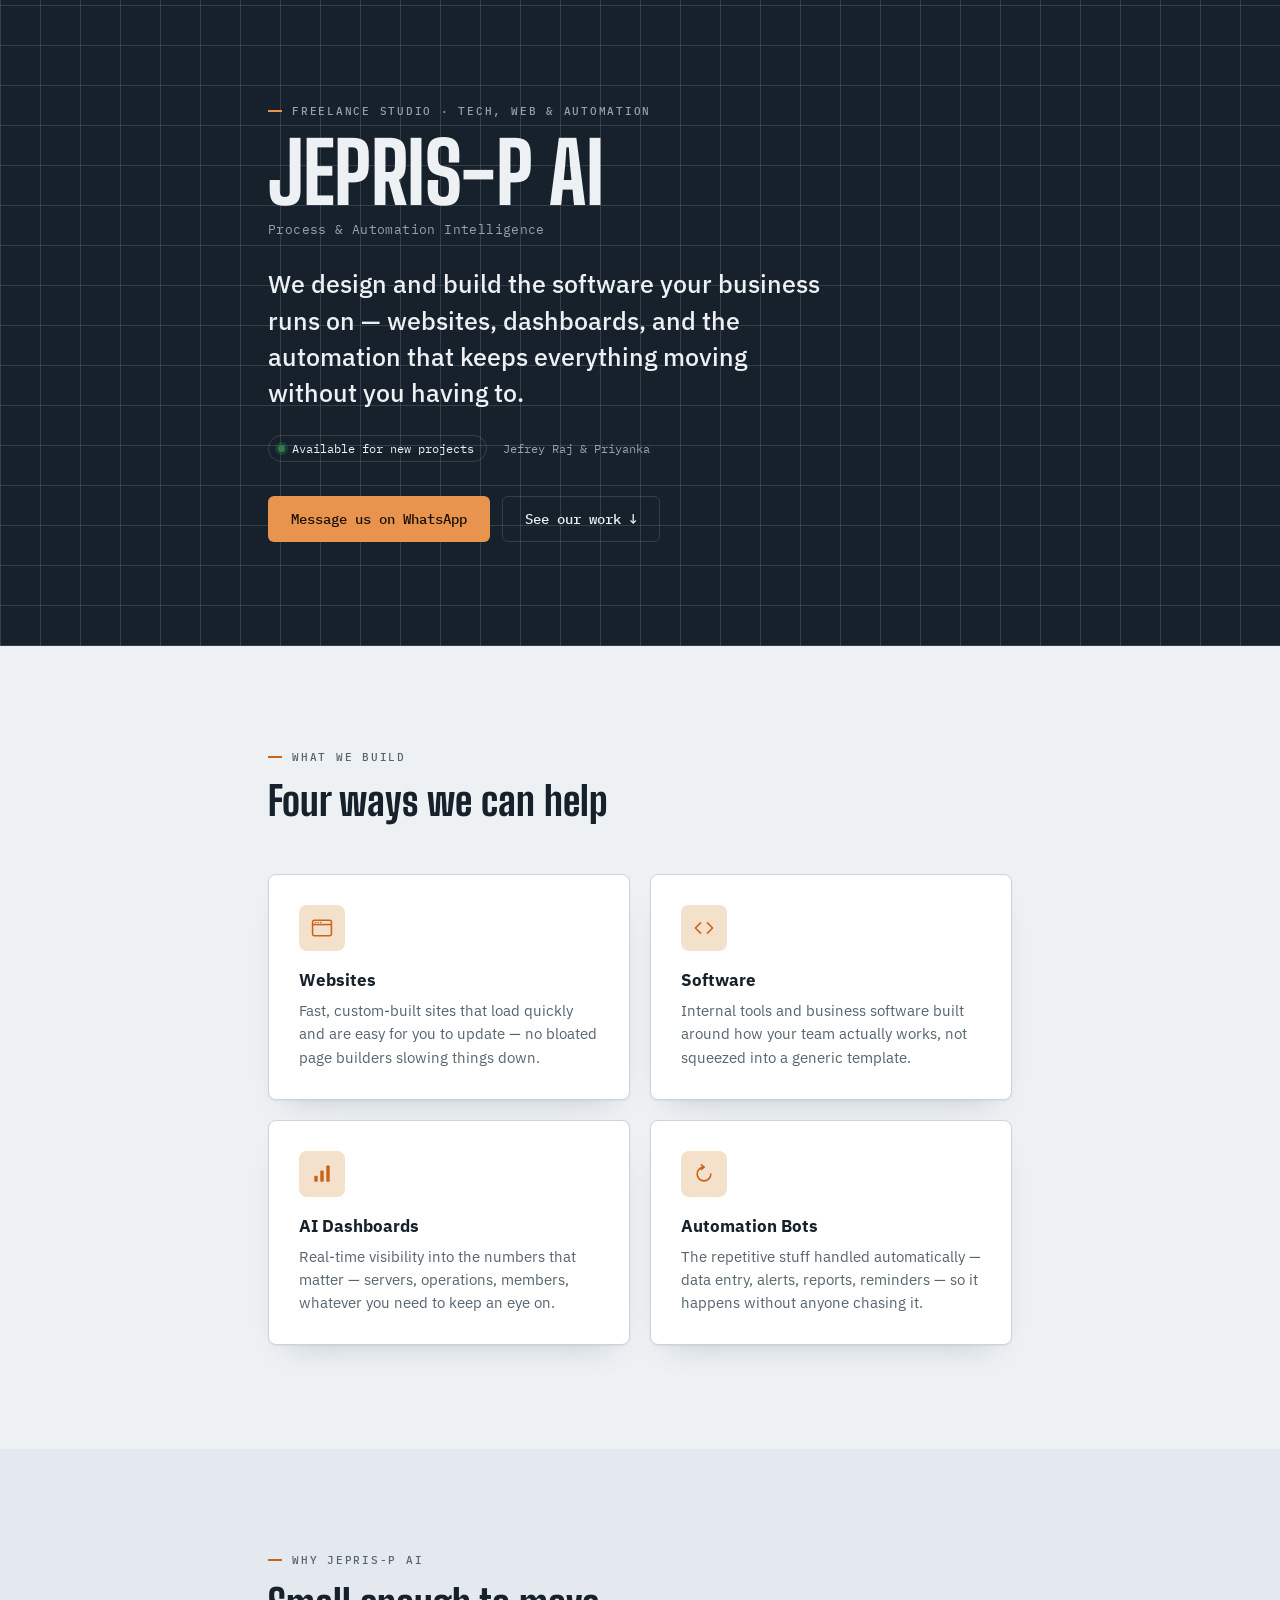
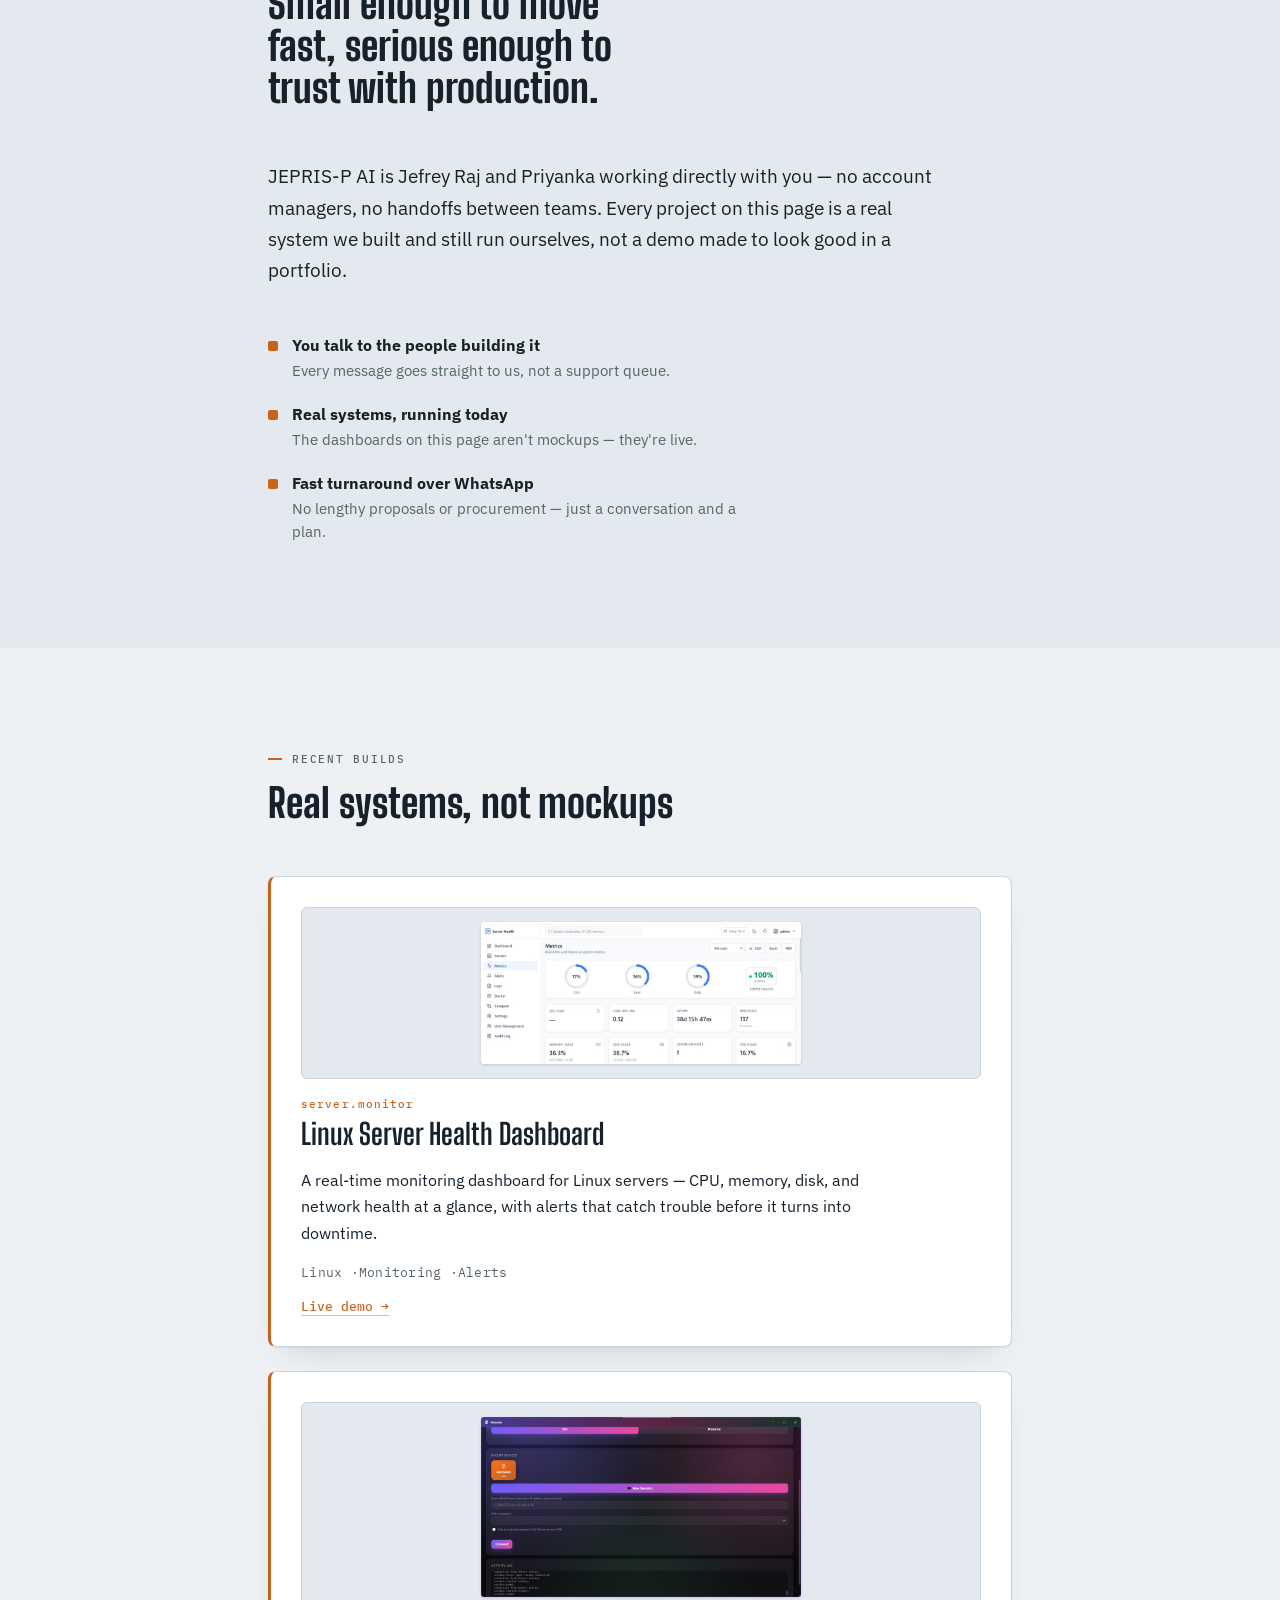
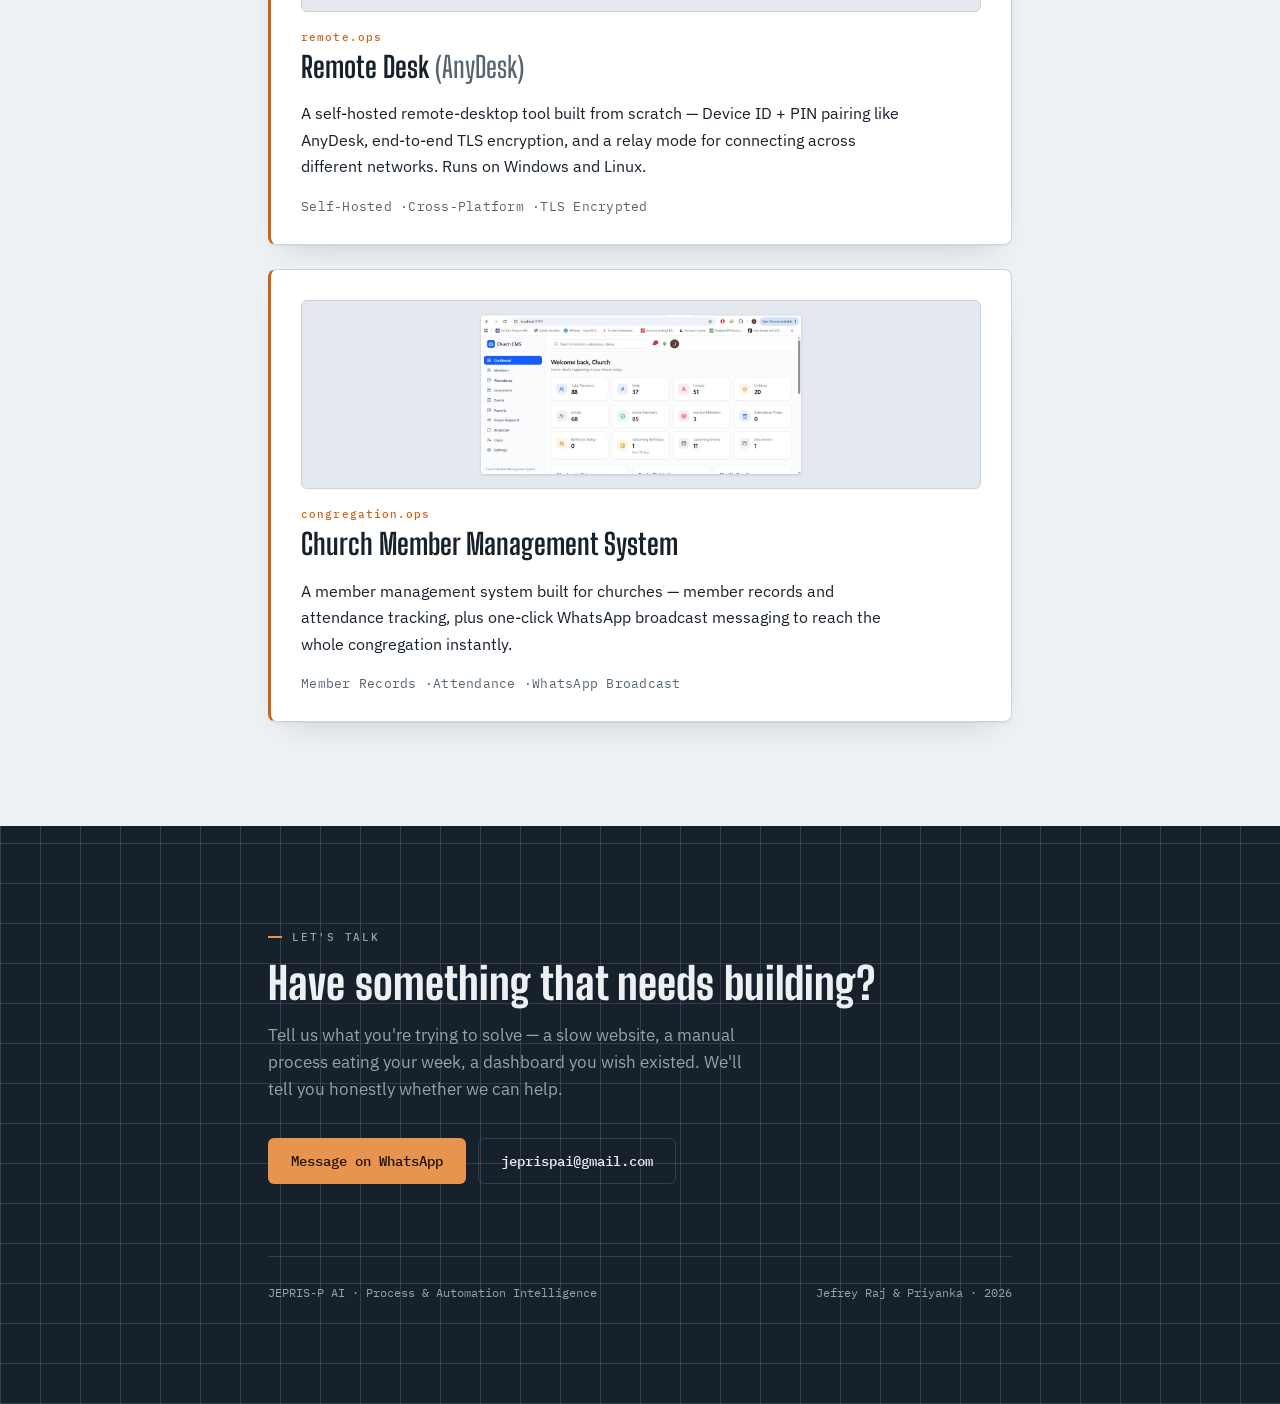
==== index.html @ 4e9f1bfa "Initial portfolio site with real screenshots" ====
<!DOCTYPE html>
<html lang="en">
<head>
<meta charset="UTF-8">
<meta name="viewport" content="width=device-width, initial-scale=1">
<title>JEPRIS-P AI &mdash; Process &amp; Automation Intelligence</title>
<meta name="description" content="Freelance studio run by Jefrey Raj &amp; Priyanka. Custom websites, software, AI dashboards, and automation bots.">
<link rel="stylesheet" href="https://fonts.googleapis.com/css2?family=Big+Shoulders+Display:wght@600;700;800;900&family=IBM+Plex+Sans:wght@400;500;600;700&family=IBM+Plex+Mono:wght@400;500;600&display=swap">
<style>
  :root {
    --bg: #EDF1F4;
    --surface: #FFFFFF;
    --surface-alt: #E3E9EE;
    --ink: #16212C;
    --ink-soft: #56646F;
    --line: #CBD4DB;
    --accent: #C9631A;
    --accent-ink: #FFFFFF;
    --accent-soft: #F3E1CC;
    --status-good: #2F7D4F;
    --band-bg: #16212C;
    --band-ink: #EDF1F4;
    --band-soft: #95A2AD;
    --band-line: rgba(237, 241, 244, 0.14);
    --band-accent: #E8944F;
    --band-accent-ink: #1A1006;
    --shadow: 0 1px 2px rgba(15,23,31,0.05), 0 16px 32px -20px rgba(15,23,31,0.22);
    --font-display: 'Big Shoulders Display', 'Arial Narrow', sans-serif;
    --font-body: 'IBM Plex Sans', -apple-system, 'Segoe UI', sans-serif;
    --font-mono: 'IBM Plex Mono', ui-monospace, 'SFMono-Regular', Menlo, monospace;
  }

  @media (prefers-color-scheme: dark) {
    :root:not([data-theme="light"]) {
      --bg: #10161D;
      --surface: #161F29;
      --surface-alt: #1D2733;
      --ink: #E7ECF0;
      --ink-soft: #93A1AC;
      --line: #2A3744;
      --accent: #E8944F;
      --accent-ink: #1A1006;
      --accent-soft: #3A2917;
      --status-good: #4FAE72;
      --band-bg: #E7ECF0;
      --band-ink: #10161D;
      --band-soft: #69747E;
      --band-line: rgba(16, 22, 29, 0.14);
      --band-accent: #C9631A;
      --band-accent-ink: #FFFFFF;
      --shadow: 0 1px 2px rgba(0,0,0,0.3), 0 16px 32px -20px rgba(0,0,0,0.5);
    }
  }

  :root[data-theme="dark"] {
    --bg: #10161D;
    --surface: #161F29;
    --surface-alt: #1D2733;
    --ink: #E7ECF0;
    --ink-soft: #93A1AC;
    --line: #2A3744;
    --accent: #E8944F;
    --accent-ink: #1A1006;
    --accent-soft: #3A2917;
    --status-good: #4FAE72;
    --band-bg: #E7ECF0;
    --band-ink: #10161D;
    --band-soft: #69747E;
    --band-line: rgba(16, 22, 29, 0.14);
    --band-accent: #C9631A;
    --band-accent-ink: #FFFFFF;
    --shadow: 0 1px 2px rgba(0,0,0,0.3), 0 16px 32px -20px rgba(0,0,0,0.5);
  }

  * { box-sizing: border-box; }
  a { color: inherit; }
  a:focus-visible, button:focus-visible {
    outline: 2px solid var(--accent);
    outline-offset: 2px;
    border-radius: 2px;
  }

  html, body { margin: 0; padding: 0; }
  body {
    background: var(--bg);
    color: var(--ink);
    font-family: var(--font-body);
    -webkit-font-smoothing: antialiased;
    overflow-x: hidden;
  }

  .wrap {
    max-width: 840px;
    margin: 0 auto;
    padding: 0 clamp(20px, 6vw, 48px);
  }

  section, footer.band { padding: clamp(56px, 10vw, 104px) 0; }

  .band {
    background: var(--band-bg);
    color: var(--band-ink);
    background-image:
      repeating-linear-gradient(0deg, var(--band-line), var(--band-line) 1px, transparent 1px, transparent 40px),
      repeating-linear-gradient(90deg, var(--band-line), var(--band-line) 1px, transparent 1px, transparent 40px);
  }
  .tint { background: var(--surface-alt); }

  .eyebrow {
    display: flex;
    align-items: center;
    gap: 10px;
    font-family: var(--font-mono);
    font-size: 11px;
    font-weight: 500;
    letter-spacing: 0.16em;
    text-transform: uppercase;
    color: var(--ink-soft);
    margin: 0 0 16px;
  }
  .band .eyebrow { color: var(--band-soft); }
  .eyebrow::before {
    content: "";
    width: 14px;
    height: 2px;
    background: var(--accent);
    display: inline-block;
    flex: none;
  }
  .band .eyebrow::before { background: var(--band-accent); }

  h1, h2 {
    font-family: var(--font-display);
    font-weight: 800;
    text-wrap: balance;
    margin: 0;
  }

  /* ---------- hero ---------- */
  .hero-name {
    font-size: clamp(46px, 9.5vw, 84px);
    line-height: 0.92;
    letter-spacing: -0.005em;
  }
  .brand-sub {
    font-family: var(--font-mono);
    font-size: 13px;
    letter-spacing: 0.03em;
    color: var(--band-soft);
    margin: 10px 0 0;
  }
  .hero-pitch {
    font-size: clamp(19px, 2.8vw, 25px);
    font-weight: 500;
    line-height: 1.45;
    max-width: 38ch;
    margin: 28px 0 0;
  }
  .hero-meta {
    display: flex;
    align-items: center;
    flex-wrap: wrap;
    gap: 10px 16px;
    margin-top: 24px;
  }
  .founders {
    font-family: var(--font-mono);
    font-size: 12px;
    color: var(--band-soft);
  }
  .status-pill {
    display: inline-flex;
    align-items: center;
    gap: 7px;
    font-family: var(--font-mono);
    font-size: 12px;
    color: var(--band-ink);
    border: 1px solid var(--band-line);
    border-radius: 999px;
    padding: 5px 12px 5px 9px;
    white-space: nowrap;
  }
  .dot {
    width: 7px;
    height: 7px;
    border-radius: 50%;
    background: var(--status-good);
    box-shadow: 0 0 0 3px color-mix(in srgb, var(--status-good) 30%, transparent);
    flex: none;
  }
  .hero-actions {
    display: flex;
    flex-wrap: wrap;
    gap: 12px;
    margin-top: 34px;
  }

  /* ---------- buttons ---------- */
  .btn-primary, .btn-ghost {
    display: inline-flex;
    align-items: center;
    gap: 8px;
    font-family: var(--font-mono);
    font-size: 14px;
    font-weight: 500;
    text-decoration: none;
    border-radius: 6px;
    padding: 13px 22px;
    transition: opacity 0.15s ease, border-color 0.15s ease;
    border: 1px solid transparent;
  }
  .btn-primary { background: var(--band-accent); color: var(--band-accent-ink); }
  .btn-primary:hover { opacity: 0.88; }
  .btn-ghost { background: transparent; color: var(--band-ink); border-color: var(--band-line); }
  .btn-ghost:hover { border-color: var(--band-soft); }

  /* ---------- section heads ---------- */
  .section-head { max-width: 46ch; margin-bottom: clamp(32px, 6vw, 52px); }
  .section-head h2 { font-size: clamp(28px, 4.5vw, 40px); line-height: 1.05; }

  /* ---------- services ---------- */
  .svc-grid { display: grid; grid-template-columns: repeat(2, 1fr); gap: 20px; }
  .svc-card {
    background: var(--surface);
    border: 1px solid var(--line);
    border-radius: 8px;
    padding: clamp(22px, 3vw, 30px);
    box-shadow: var(--shadow);
  }
  .svc-icon {
    width: 46px;
    height: 46px;
    border-radius: 8px;
    background: var(--accent-soft);
    color: var(--accent);
    display: flex;
    align-items: center;
    justify-content: center;
    margin-bottom: 18px;
  }
  .svc-icon svg { width: 24px; height: 24px; }
  .svc-card h3 { font-family: var(--font-body); font-size: 17px; font-weight: 700; margin: 0 0 8px; }
  .svc-card p { font-size: 14.5px; line-height: 1.6; color: var(--ink-soft); margin: 0; }

  /* ---------- about ---------- */
  .about-lede { font-size: clamp(17px, 2.2vw, 19px); line-height: 1.65; max-width: 62ch; margin: 0 0 clamp(32px, 6vw, 48px); }
  .diff-list { display: flex; flex-direction: column; gap: 22px; }
  .diff-row { display: flex; gap: 14px; align-items: flex-start; }
  .diff-row .mark { width: 10px; height: 10px; background: var(--accent); border-radius: 2px; margin-top: 6px; flex: none; }
  .diff-row h3 { font-family: var(--font-body); font-size: 16px; font-weight: 700; margin: 0 0 4px; }
  .diff-row p { font-size: 14.5px; line-height: 1.6; color: var(--ink-soft); margin: 0; max-width: 52ch; }

  /* ---------- work / projects ---------- */
  .panel-list { display: flex; flex-direction: column; gap: 24px; }
  .panel {
    display: flex;
    flex-direction: column;
    gap: 18px;
    background: var(--surface);
    border: 1px solid var(--line);
    border-left: 3px solid var(--accent);
    border-radius: 8px;
    padding: clamp(22px, 3.5vw, 30px);
    box-shadow: var(--shadow);
    transition: transform 0.15s ease;
  }
  .panel:hover { transform: translateY(-2px); }
  .panel-art { background: var(--surface-alt); border: 1px solid var(--line); border-radius: 6px; overflow: hidden; display: flex; justify-content: center; padding: 14px; }
  .panel-art img { display: block; width: 100%; max-width: 320px; height: auto; border-radius: 3px; box-shadow: 0 1px 3px rgba(0,0,0,0.15); }
  .tag {
    display: block;
    font-family: var(--font-mono);
    font-size: 11px;
    font-weight: 500;
    letter-spacing: 0.1em;
    color: var(--accent);
    margin-bottom: 8px;
  }
  .panel h3 {
    font-family: var(--font-display);
    font-weight: 700;
    font-size: clamp(23px, 4vw, 29px);
    line-height: 1.05;
    margin: 0;
    text-wrap: balance;
  }
  .panel h3 .muted { color: var(--ink-soft); font-weight: 600; }
  .panel p { font-size: 16px; line-height: 1.65; max-width: 60ch; margin: 0; }
  .tech-row { font-family: var(--font-mono); font-size: 12.5px; letter-spacing: 0.02em; color: var(--ink-soft); }
  .tech-row span:not(:last-child)::after { content: " \00b7 "; }
  .demo-link {
    align-self: flex-start;
    font-family: var(--font-mono);
    font-size: 13px;
    font-weight: 500;
    color: var(--accent);
    text-decoration: none;
    border-bottom: 1px solid color-mix(in srgb, var(--accent) 45%, transparent);
  }
  .demo-link:hover { border-bottom-color: var(--accent); }

  /* ---------- contact / footer band ---------- */
  .contact-block h2 { font-size: clamp(30px, 5vw, 44px); line-height: 1.05; }
  .contact-block p { font-size: 17px; line-height: 1.6; max-width: 50ch; margin: 16px 0 0; color: var(--band-soft); }
  .footer-rule { border: none; border-top: 1px solid var(--band-line); margin: clamp(48px, 8vw, 72px) 0 28px; }
  .footer-line {
    font-family: var(--font-mono);
    font-size: 12px;
    color: var(--band-soft);
    display: flex;
    justify-content: space-between;
    flex-wrap: wrap;
    gap: 8px;
  }

  @media (max-width: 620px) {
    .svc-grid { grid-template-columns: 1fr; }
  }

  @media (prefers-reduced-motion: no-preference) {
    .band-hero { animation: rise 0.6s ease both; }
    @keyframes rise {
      from { opacity: 0; transform: translateY(10px); }
      to { opacity: 1; transform: translateY(0); }
    }
  }
  @media (prefers-reduced-motion: reduce) {
    .panel { transition: none; }
  }

  @media print {
    @page { size: A4; margin: 14mm; }
    * { -webkit-print-color-adjust: exact; print-color-adjust: exact; }
    .panel, .svc-card, .band, .diff-row { break-inside: avoid; }
    .band-hero { animation: none; }
  }
</style>
</head>
<body>

<section class="band band-hero">
  <div class="wrap">
    <div class="eyebrow">Freelance Studio &middot; Tech, Web &amp; Automation</div>
    <h1 class="hero-name">JEPRIS-P AI</h1>
    <p class="brand-sub">Process &amp; Automation Intelligence</p>
    <p class="hero-pitch">We design and build the software your business runs on &mdash; websites, dashboards, and the automation that keeps everything moving without you having to.</p>
    <div class="hero-meta">
      <span class="status-pill"><span class="dot"></span>Available for new projects</span>
      <span class="founders">Jefrey Raj &amp; Priyanka</span>
    </div>
    <div class="hero-actions">
      <a class="btn-primary" href="https://wa.me/919789035749?text=Hi%2C%20I%20saw%20your%20portfolio%20and%20wanted%20to%20talk%20about%20a%20project." target="_blank" rel="noopener noreferrer">Message us on WhatsApp</a>
      <a class="btn-ghost" href="#work">See our work &darr;</a>
    </div>
  </div>
</section>

<section class="section-services">
  <div class="wrap">
    <div class="section-head">
      <div class="eyebrow">What we build</div>
      <h2>Four ways we can help</h2>
    </div>
    <div class="svc-grid">
      <div class="svc-card">
        <span class="svc-icon"><svg viewBox="0 0 28 28" fill="none" xmlns="http://www.w3.org/2000/svg"><rect x="3" y="5" width="22" height="18" rx="2" stroke="currentColor" stroke-width="1.8"/><line x1="3" y1="10" x2="25" y2="10" stroke="currentColor" stroke-width="1.8"/><circle cx="6.5" cy="7.5" r="0.9" fill="currentColor"/><circle cx="9.5" cy="7.5" r="0.9" fill="currentColor"/><circle cx="12.5" cy="7.5" r="0.9" fill="currentColor"/></svg></span>
        <h3>Websites</h3>
        <p>Fast, custom-built sites that load quickly and are easy for you to update &mdash; no bloated page builders slowing things down.</p>
      </div>
      <div class="svc-card">
        <span class="svc-icon"><svg viewBox="0 0 28 28" fill="none" xmlns="http://www.w3.org/2000/svg"><path d="M10 8 L4 14 L10 20" stroke="currentColor" stroke-width="1.8" stroke-linecap="round" stroke-linejoin="round"/><path d="M18 8 L24 14 L18 20" stroke="currentColor" stroke-width="1.8" stroke-linecap="round" stroke-linejoin="round"/></svg></span>
        <h3>Software</h3>
        <p>Internal tools and business software built around how your team actually works, not squeezed into a generic template.</p>
      </div>
      <div class="svc-card">
        <span class="svc-icon"><svg viewBox="0 0 28 28" fill="none" xmlns="http://www.w3.org/2000/svg"><rect x="5" y="16" width="4" height="7" rx="1" fill="currentColor"/><rect x="12" y="10" width="4" height="13" rx="1" fill="currentColor"/><rect x="19" y="4" width="4" height="19" rx="1" fill="currentColor"/></svg></span>
        <h3>AI Dashboards</h3>
        <p>Real-time visibility into the numbers that matter &mdash; servers, operations, members, whatever you need to keep an eye on.</p>
      </div>
      <div class="svc-card">
        <span class="svc-icon"><svg viewBox="0 0 28 28" fill="none" xmlns="http://www.w3.org/2000/svg"><path d="M22 14 A8 8 0 1 1 14 6" stroke="currentColor" stroke-width="1.8" stroke-linecap="round"/><path d="M11 3.3 L14 6 L11 8.7" stroke="currentColor" stroke-width="1.8" stroke-linecap="round" stroke-linejoin="round" fill="none"/></svg></span>
        <h3>Automation Bots</h3>
        <p>The repetitive stuff handled automatically &mdash; data entry, alerts, reports, reminders &mdash; so it happens without anyone chasing it.</p>
      </div>
    </div>
  </div>
</section>

<section class="tint">
  <div class="wrap">
    <div class="section-head">
      <div class="eyebrow">Why JEPRIS-P AI</div>
      <h2>Small enough to move fast, serious enough to trust with production.</h2>
    </div>
    <p class="about-lede">JEPRIS-P AI is Jefrey Raj and Priyanka working directly with you &mdash; no account managers, no handoffs between teams. Every project on this page is a real system we built and still run ourselves, not a demo made to look good in a portfolio.</p>
    <div class="diff-list">
      <div class="diff-row">
        <span class="mark"></span>
        <div>
          <h3>You talk to the people building it</h3>
          <p>Every message goes straight to us, not a support queue.</p>
        </div>
      </div>
      <div class="diff-row">
        <span class="mark"></span>
        <div>
          <h3>Real systems, running today</h3>
          <p>The dashboards on this page aren't mockups &mdash; they're live.</p>
        </div>
      </div>
      <div class="diff-row">
        <span class="mark"></span>
        <div>
          <h3>Fast turnaround over WhatsApp</h3>
          <p>No lengthy proposals or procurement &mdash; just a conversation and a plan.</p>
        </div>
      </div>
    </div>
  </div>
</section>

<section class="section-work" id="work">
  <div class="wrap">
    <div class="section-head">
      <div class="eyebrow">Recent builds</div>
      <h2>Real systems, not mockups</h2>
    </div>
    <div class="panel-list">

      <article class="panel">
        <div class="panel-art"><img src="linux.jpg" alt="Screenshot of the Linux Server Health Dashboard Metrics page showing CPU, RAM, and disk usage gauges and a 100% Excellent health badge" loading="lazy"></div>
        <div>
          <span class="tag">server.monitor</span>
          <h3>Linux Server Health Dashboard</h3>
        </div>
        <p>A real-time monitoring dashboard for Linux servers &mdash; CPU, memory, disk, and network health at a glance, with alerts that catch trouble before it turns into downtime.</p>
        <div class="tech-row"><span>Linux</span><span>Monitoring</span><span>Alerts</span></div>
        <a class="demo-link" href="https://linux-server-dashboard-community.onrender.com/" target="_blank" rel="noopener noreferrer">Live demo &rarr;</a>
      </article>

      <article class="panel">
        <div class="panel-art"><img src="remote.jpg" alt="Screenshot of the Remote app with a saved device, connect form, and activity log" loading="lazy"></div>
        <div>
          <span class="tag">remote.ops</span>
          <h3>Remote Desk <span class="muted">(AnyDesk)</span></h3>
        </div>
        <p>A self-hosted remote-desktop tool built from scratch &mdash; Device ID + PIN pairing like AnyDesk, end-to-end TLS encryption, and a relay mode for connecting across different networks. Runs on Windows and Linux.</p>
        <div class="tech-row"><span>Self-Hosted</span><span>Cross-Platform</span><span>TLS Encrypted</span></div>
      </article>

      <article class="panel">
        <div class="panel-art"><img src="cms.jpg" alt="Screenshot of the Church Member Management System dashboard showing member statistics" loading="lazy"></div>
        <div>
          <span class="tag">congregation.ops</span>
          <h3>Church Member Management System</h3>
        </div>
        <p>A member management system built for churches &mdash; member records and attendance tracking, plus one-click WhatsApp broadcast messaging to reach the whole congregation instantly.</p>
        <div class="tech-row"><span>Member Records</span><span>Attendance</span><span>WhatsApp Broadcast</span></div>
      </article>

    </div>
  </div>
</section>

<footer class="band">
  <div class="wrap">
    <div class="contact-block">
      <div class="eyebrow">Let's talk</div>
      <h2>Have something that needs building?</h2>
      <p>Tell us what you're trying to solve &mdash; a slow website, a manual process eating your week, a dashboard you wish existed. We'll tell you honestly whether we can help.</p>
      <div class="hero-actions">
        <a class="btn-primary" href="https://wa.me/919789035749?text=Hi%2C%20I%20saw%20your%20portfolio%20and%20wanted%20to%20talk%20about%20a%20project." target="_blank" rel="noopener noreferrer">Message on WhatsApp</a>
        <a class="btn-ghost" href="mailto:jeprispai@gmail.com">jeprispai@gmail.com</a>
      </div>
    </div>
    <hr class="footer-rule">
    <div class="footer-line">
      <span>JEPRIS-P AI &middot; Process &amp; Automation Intelligence</span>
      <span>Jefrey Raj &amp; Priyanka &middot; 2026</span>
    </div>
  </div>
</footer>

</body>
</html>
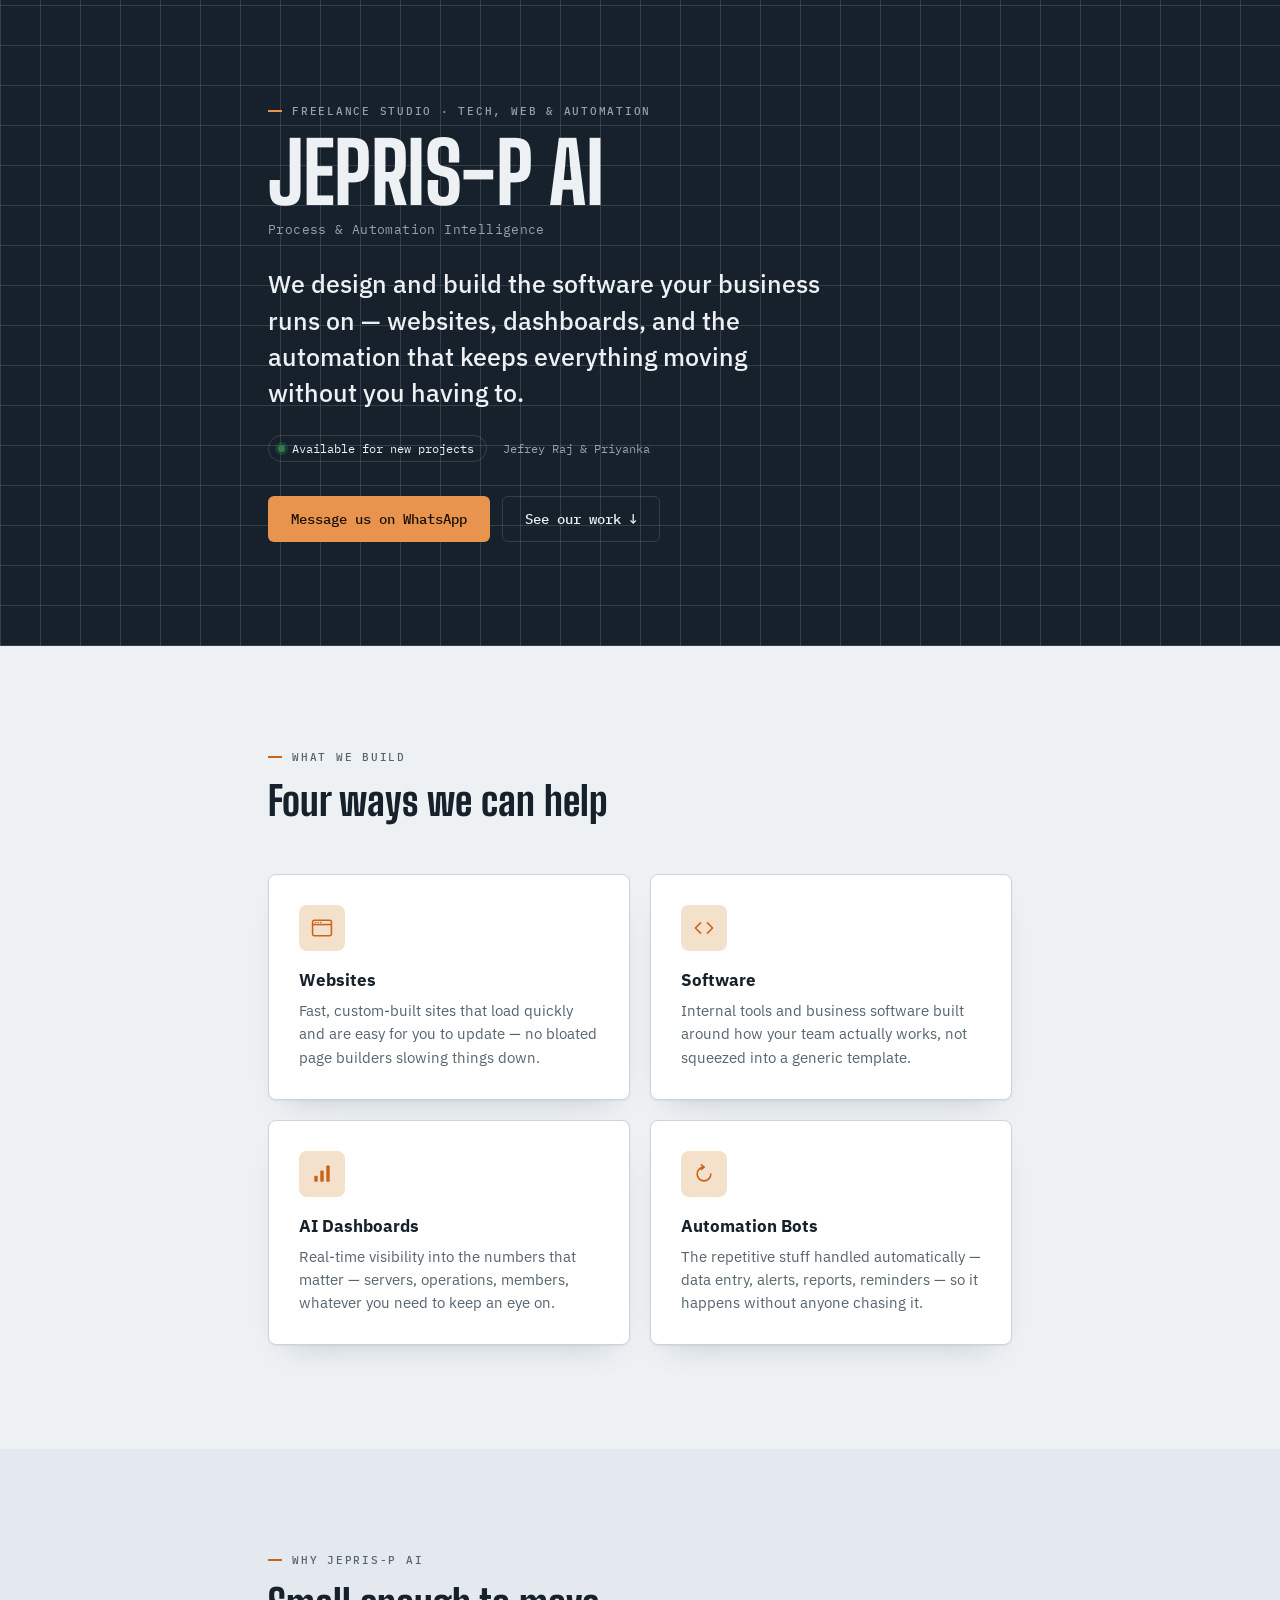
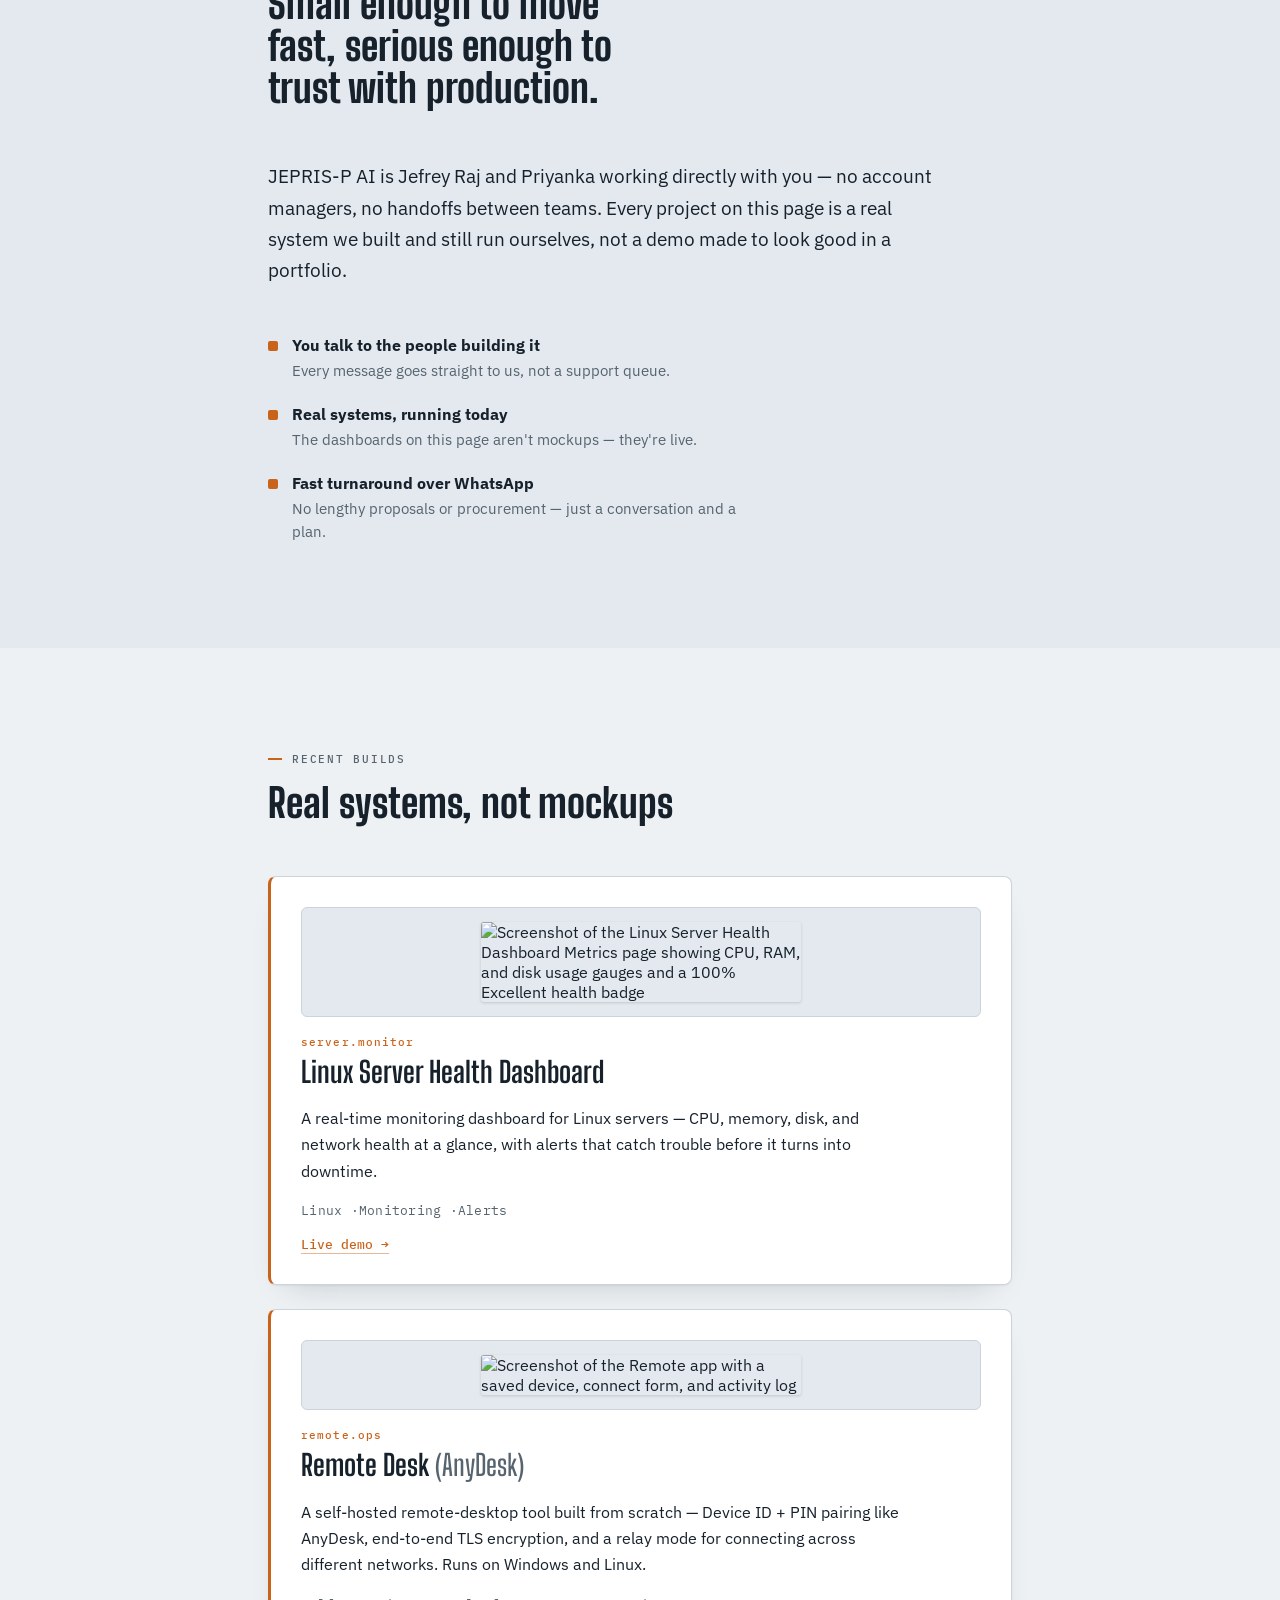
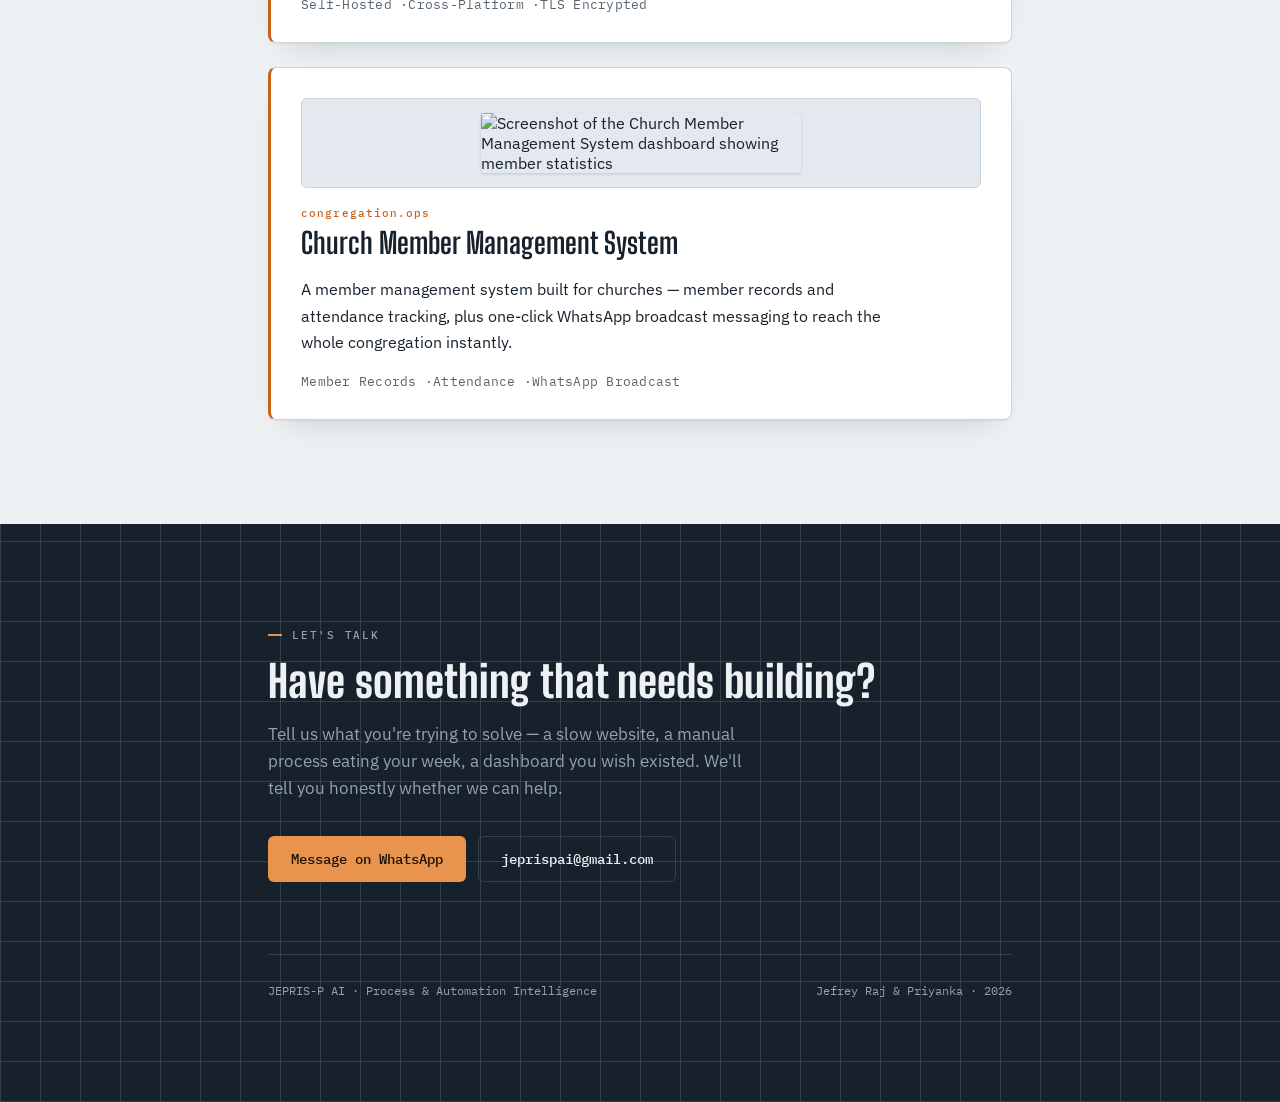
==== commit 2e051659: "Remove lazy-loading attribute from screenshot images" ====
--- a/index.html
+++ b/index.html
@@ -428,7 +428,7 @@
     <div class="panel-list">
 
       <article class="panel">
-        <div class="panel-art"><img src="linux.jpg" alt="Screenshot of the Linux Server Health Dashboard Metrics page showing CPU, RAM, and disk usage gauges and a 100% Excellent health badge" loading="lazy"></div>
+        <div class="panel-art"><img src="https://raw.githubusercontent.com/Jefrey11/jepris-p-ai/main/linux.jpg" alt="Screenshot of the Linux Server Health Dashboard Metrics page showing CPU, RAM, and disk usage gauges and a 100% Excellent health badge"></div>
         <div>
           <span class="tag">server.monitor</span>
           <h3>Linux Server Health Dashboard</h3>
@@ -439,7 +439,7 @@
       </article>
 
       <article class="panel">
-        <div class="panel-art"><img src="remote.jpg" alt="Screenshot of the Remote app with a saved device, connect form, and activity log" loading="lazy"></div>
+        <div class="panel-art"><img src="https://raw.githubusercontent.com/Jefrey11/jepris-p-ai/main/remote.jpg" alt="Screenshot of the Remote app with a saved device, connect form, and activity log"></div>
         <div>
           <span class="tag">remote.ops</span>
           <h3>Remote Desk <span class="muted">(AnyDesk)</span></h3>
@@ -449,7 +449,7 @@
       </article>
 
       <article class="panel">
-        <div class="panel-art"><img src="cms.jpg" alt="Screenshot of the Church Member Management System dashboard showing member statistics" loading="lazy"></div>
+        <div class="panel-art"><img src="https://raw.githubusercontent.com/Jefrey11/jepris-p-ai/main/cms.jpg" alt="Screenshot of the Church Member Management System dashboard showing member statistics"></div>
         <div>
           <span class="tag">congregation.ops</span>
           <h3>Church Member Management System</h3>
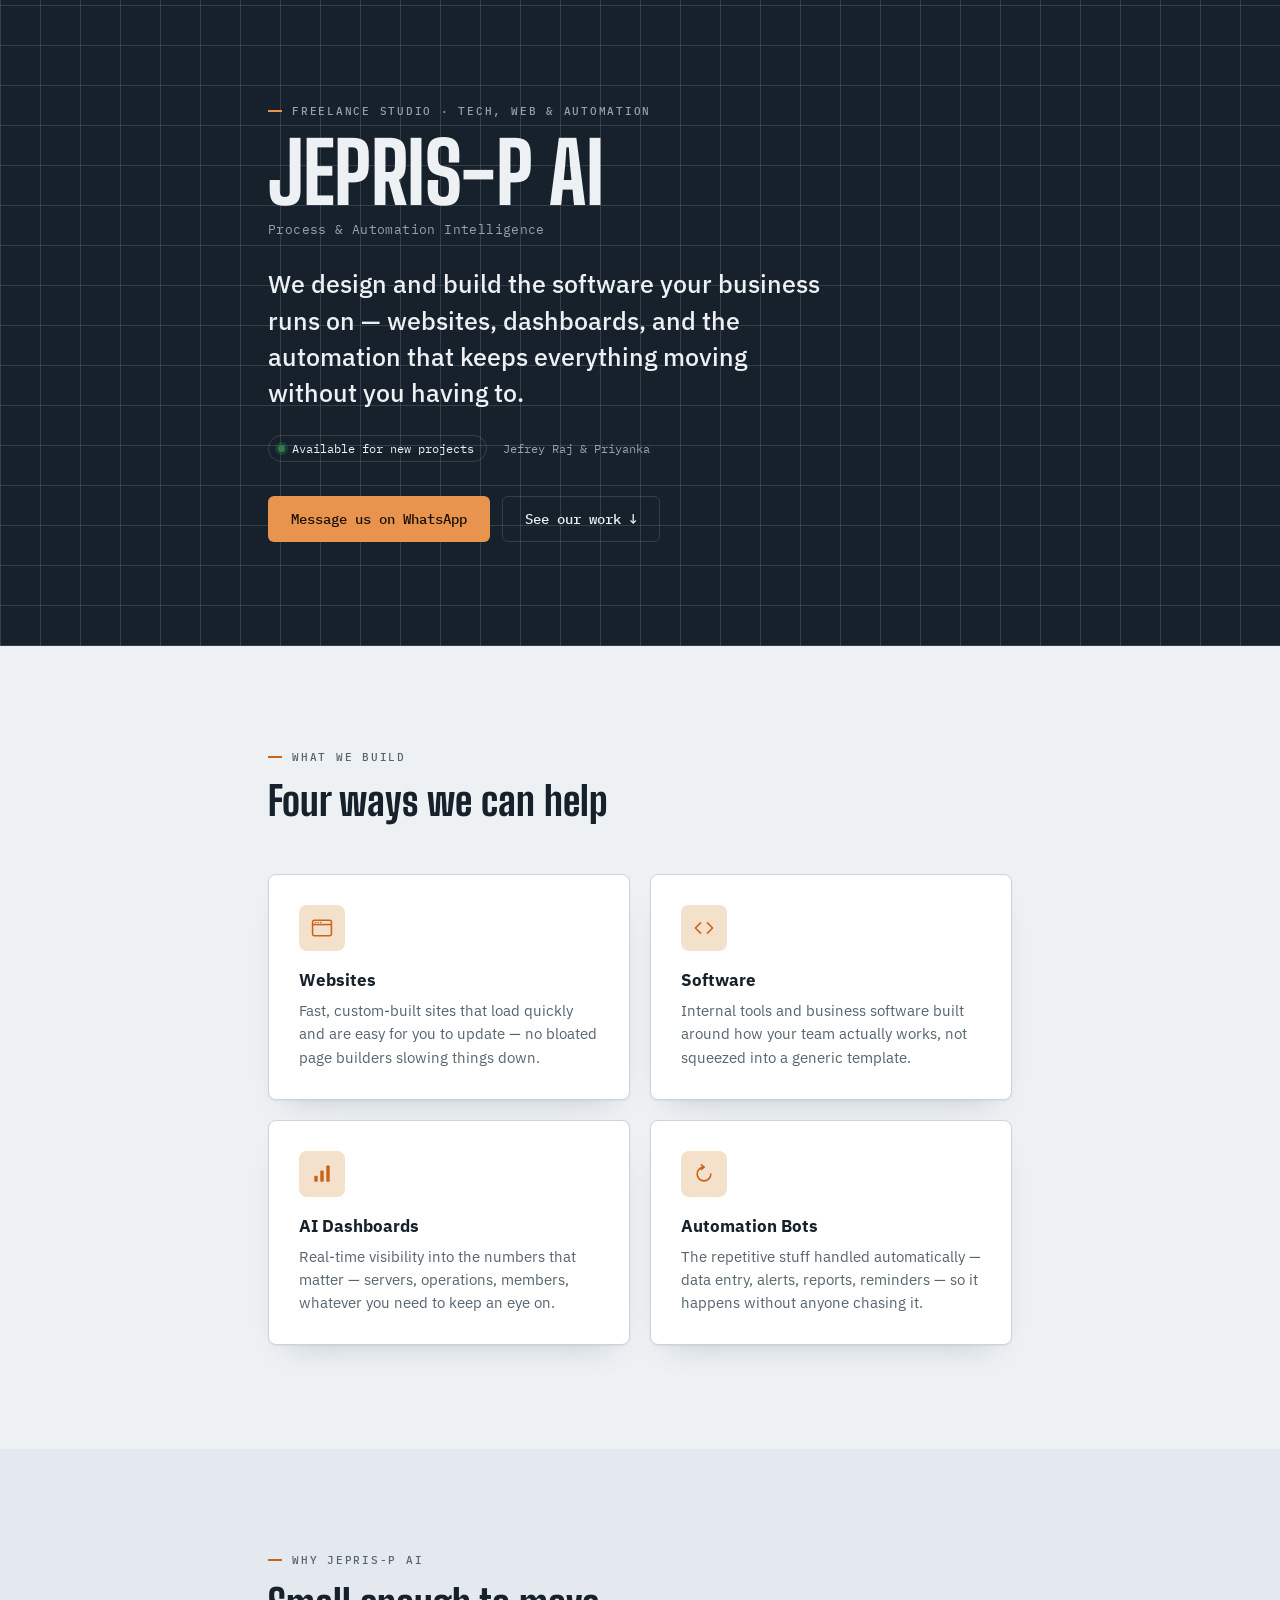
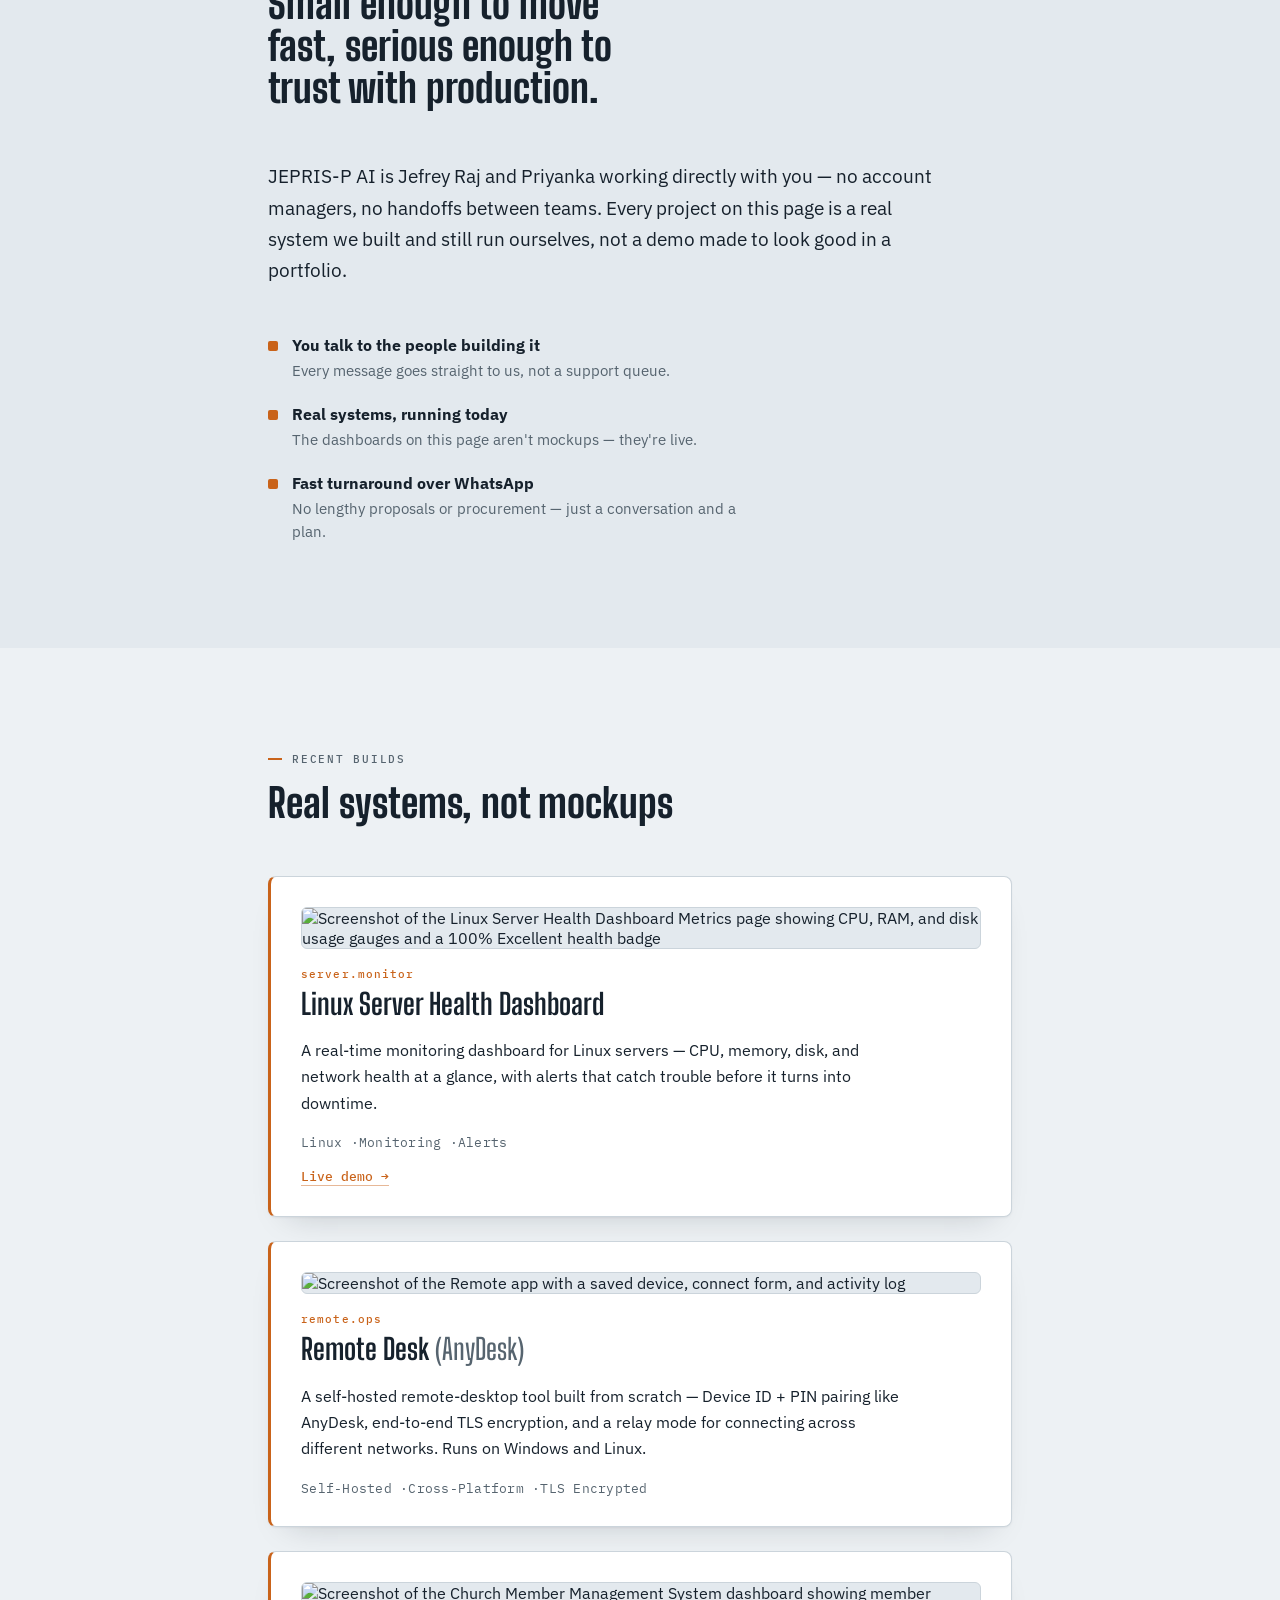
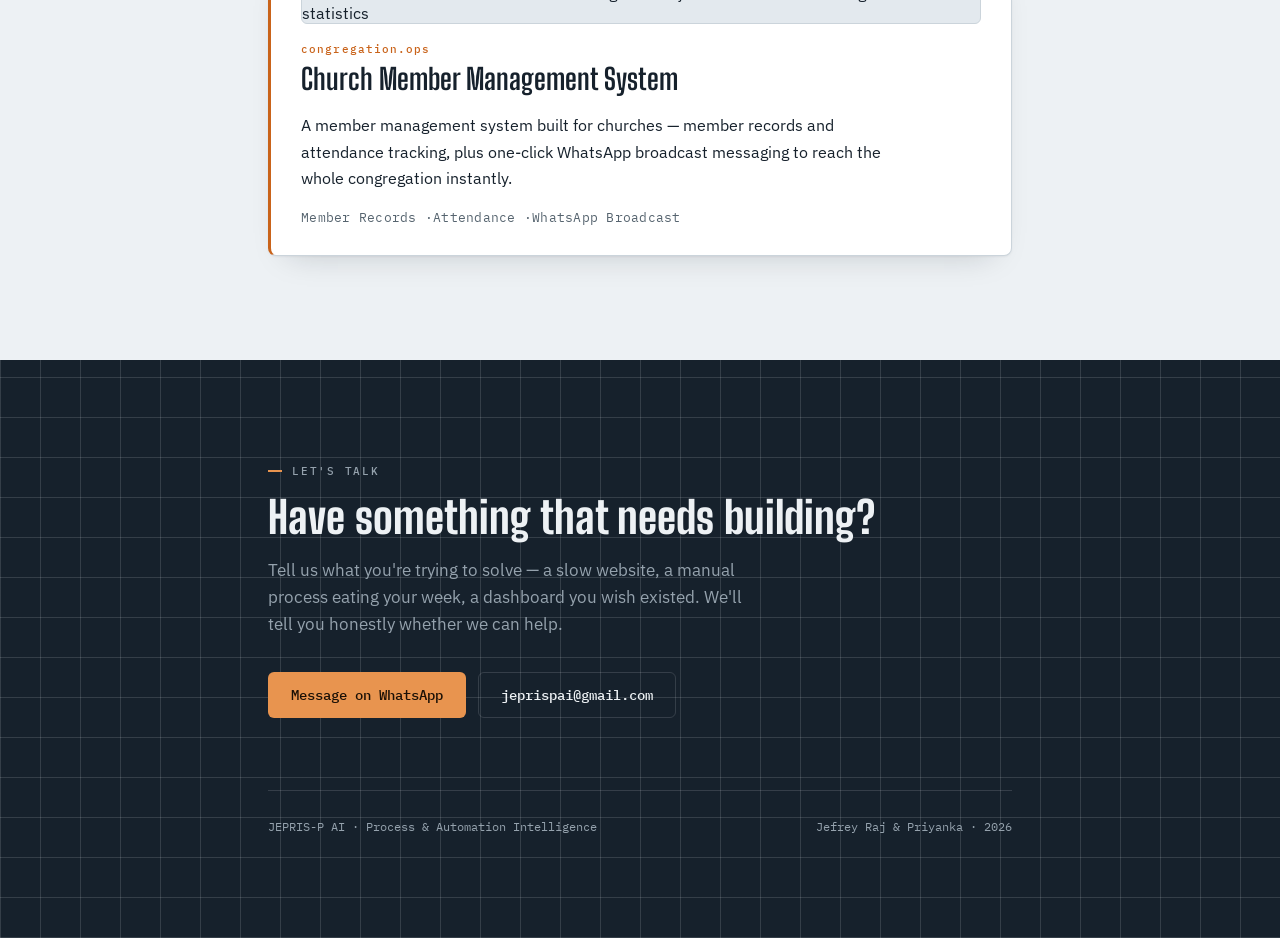
==== commit d8d562ef: "Fix screenshot sizing - full-bleed instead of capped/centered" ====
--- a/index.html
+++ b/index.html
@@ -265,8 +265,8 @@
     transition: transform 0.15s ease;
   }
   .panel:hover { transform: translateY(-2px); }
-  .panel-art { background: var(--surface-alt); border: 1px solid var(--line); border-radius: 6px; overflow: hidden; display: flex; justify-content: center; padding: 14px; }
-  .panel-art img { display: block; width: 100%; max-width: 320px; height: auto; border-radius: 3px; box-shadow: 0 1px 3px rgba(0,0,0,0.15); }
+  .panel-art { background: var(--surface-alt); border: 1px solid var(--line); border-radius: 6px; overflow: hidden; }
+  .panel-art img { display: block; width: 100%; height: auto; }
   .tag {
     display: block;
     font-family: var(--font-mono);
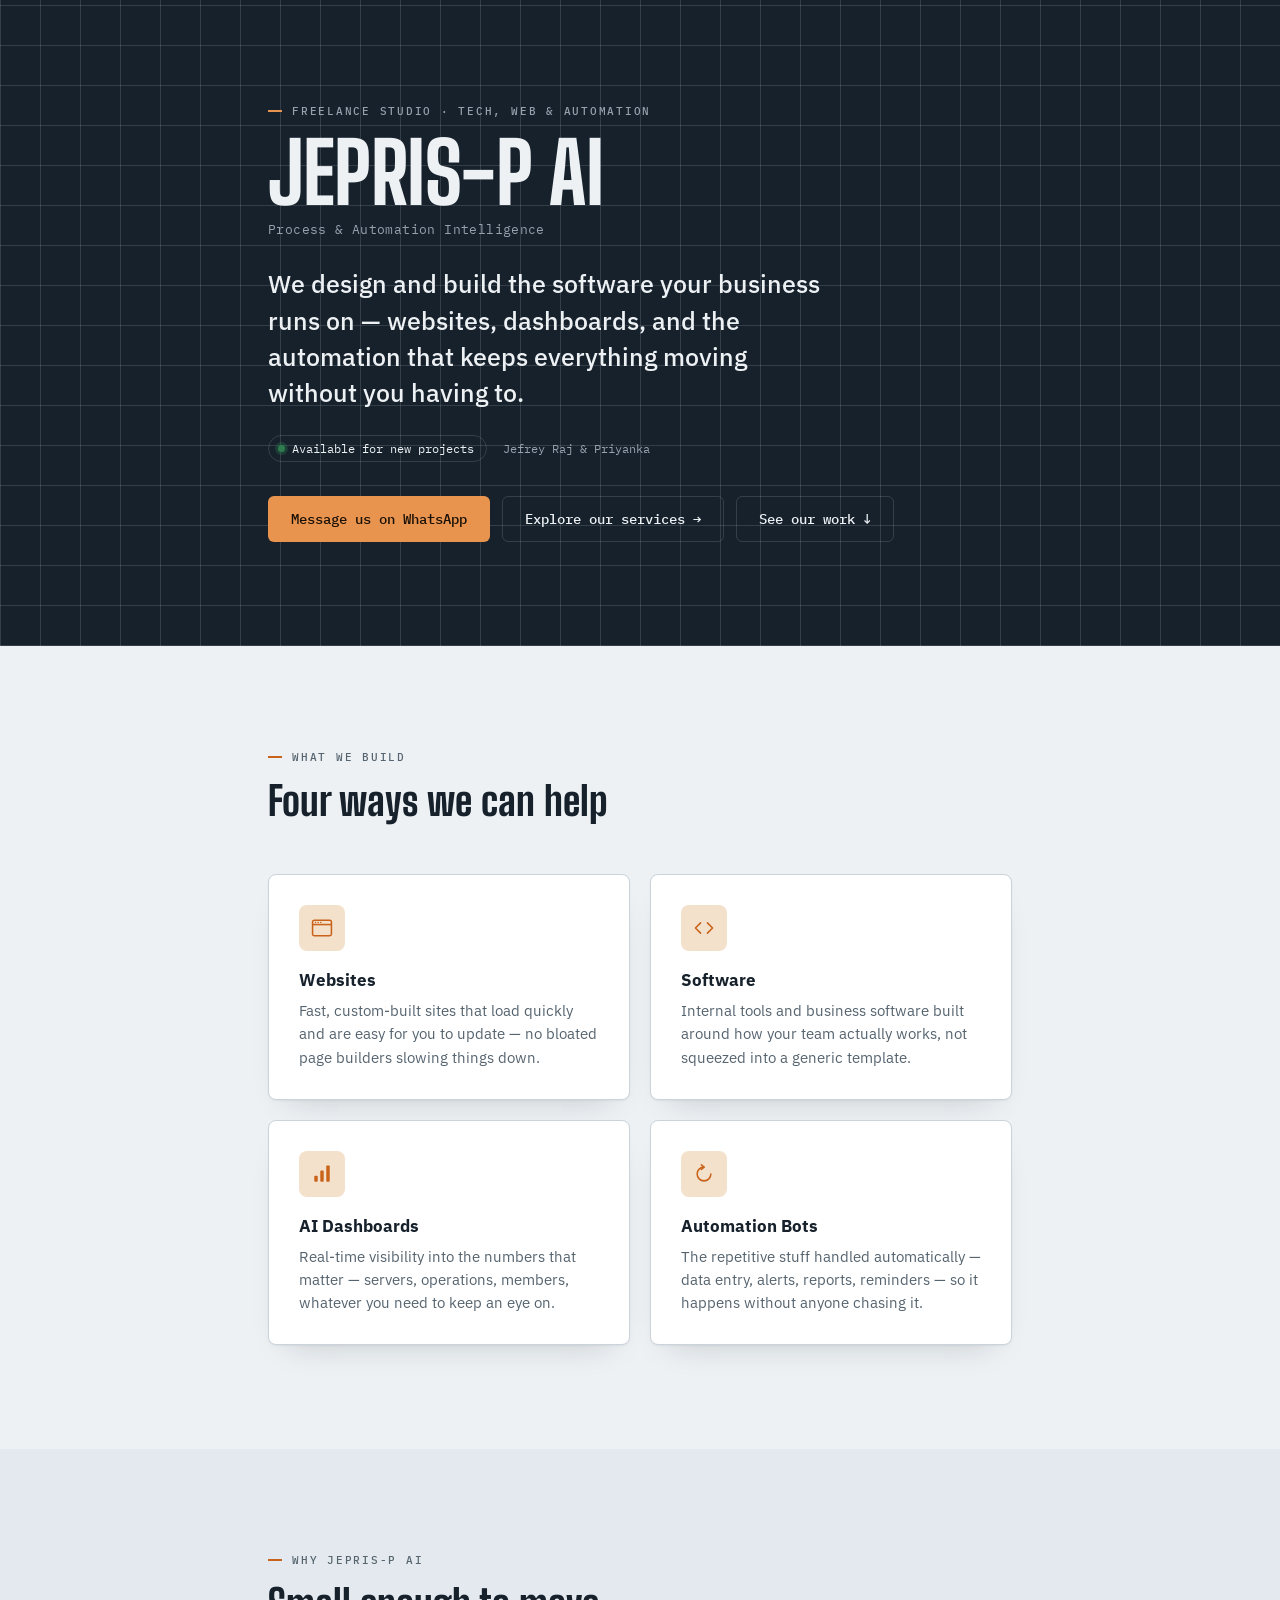
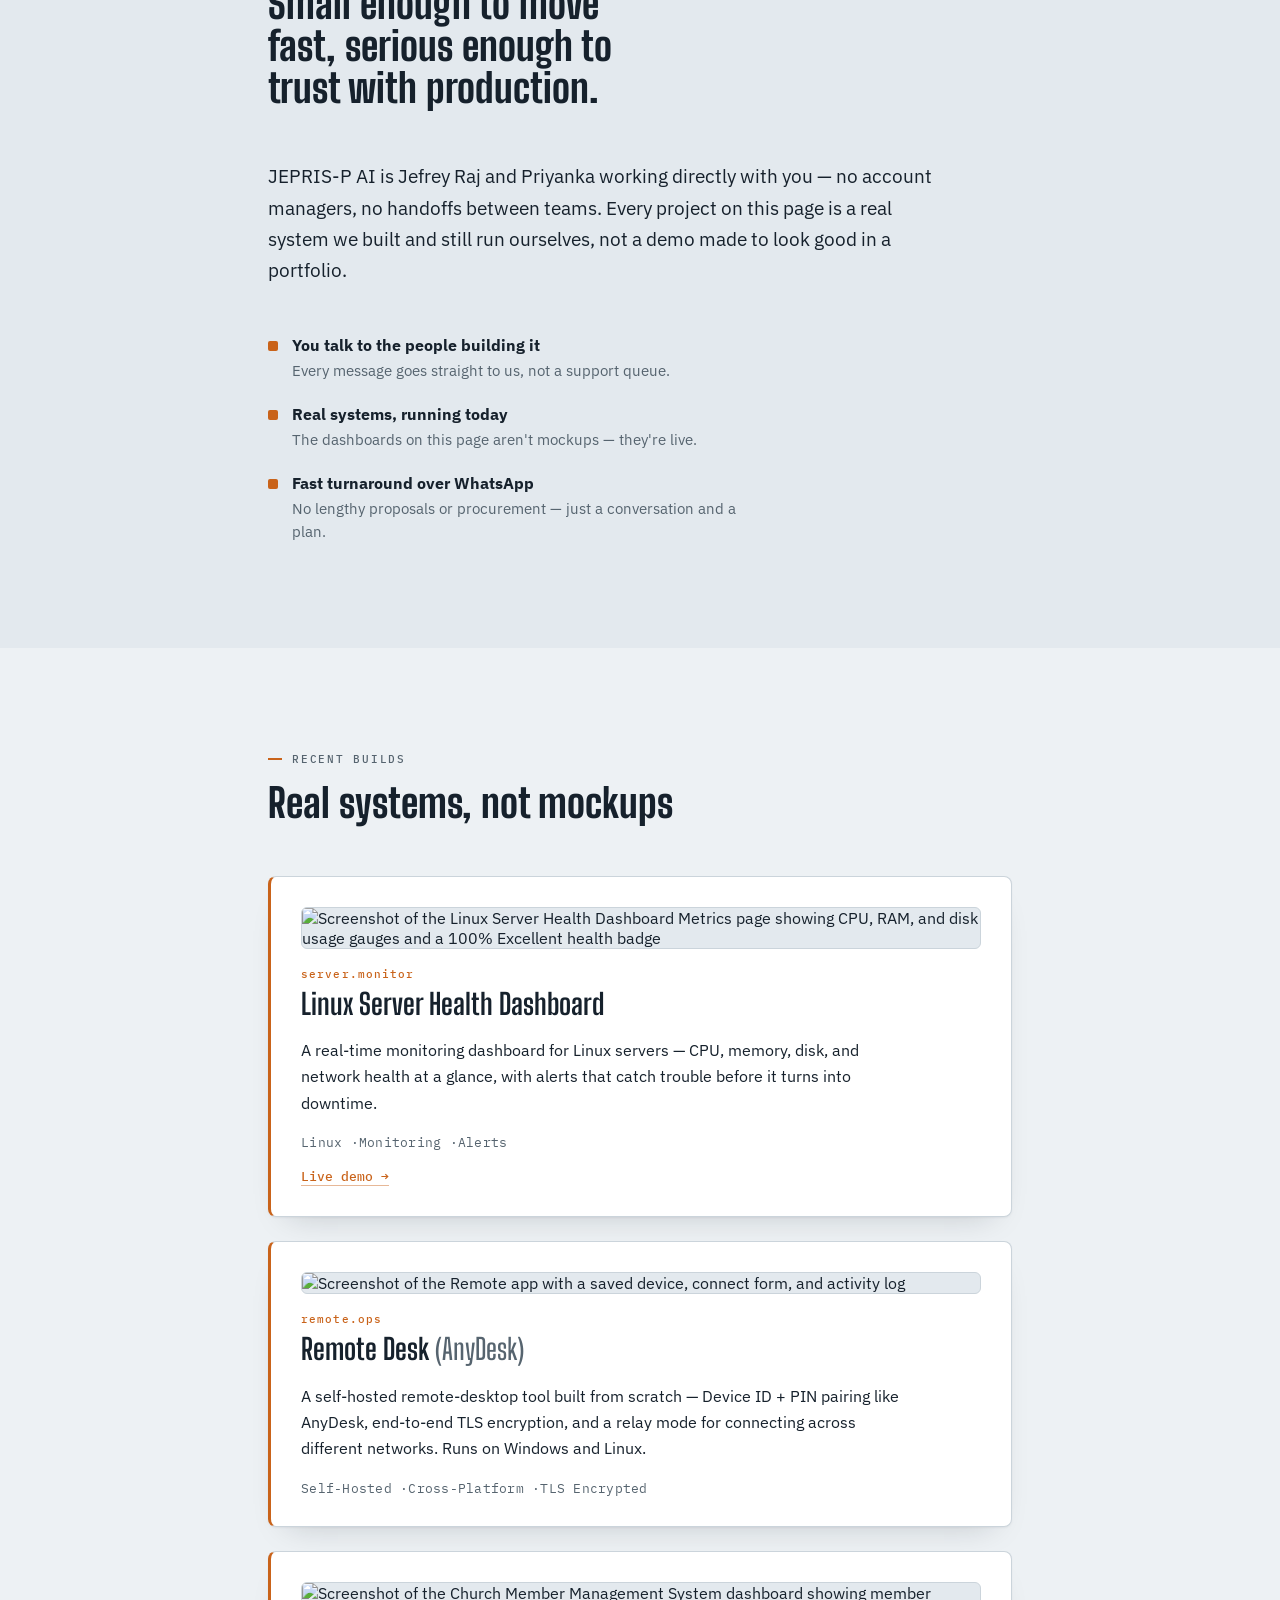
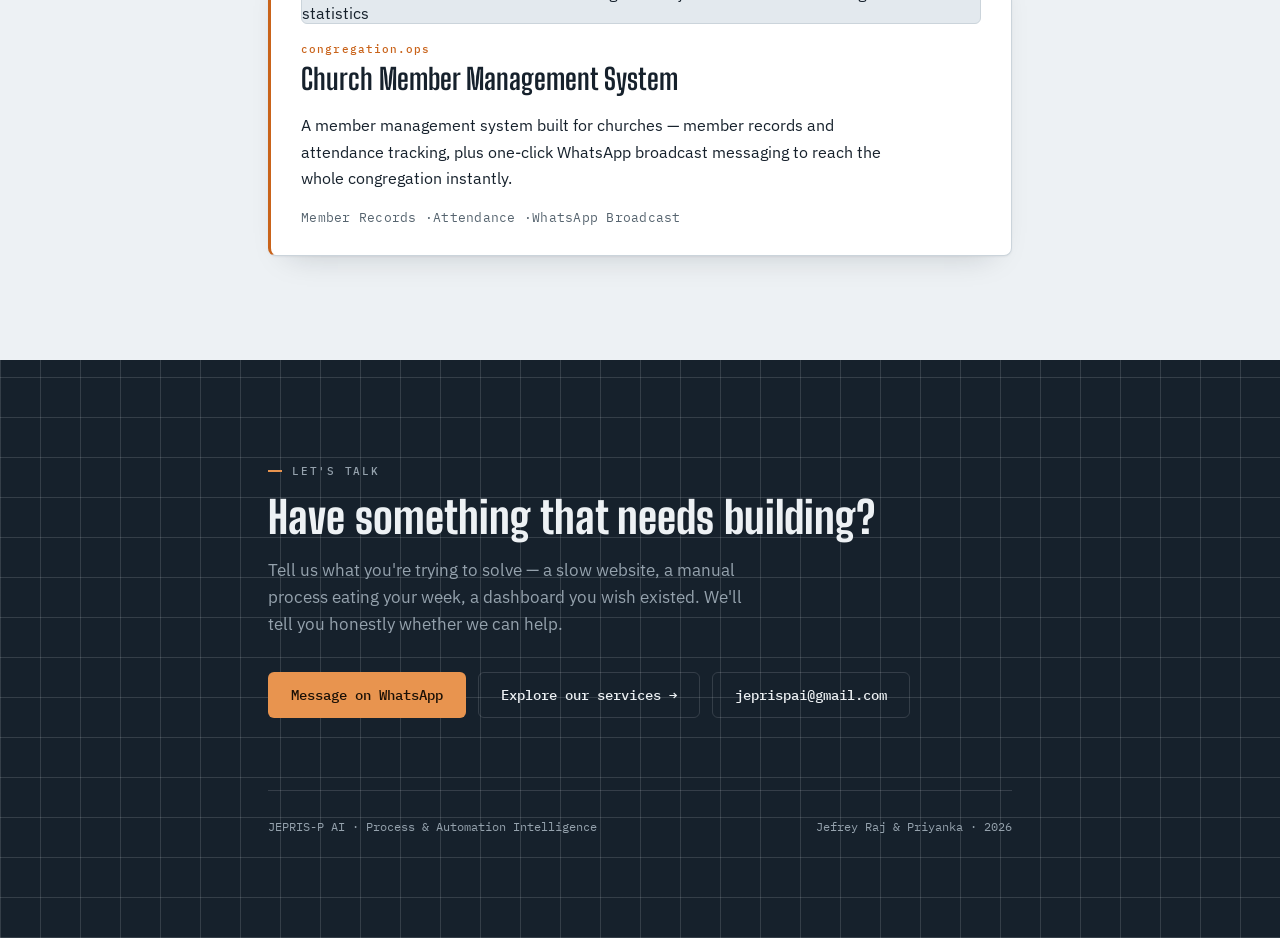
==== commit e311e2a7: "Add reciprocal /landing link from homepage hero and footer" ====
--- a/index.html
+++ b/index.html
@@ -350,6 +350,7 @@
     </div>
     <div class="hero-actions">
       <a class="btn-primary" href="https://wa.me/919789035749?text=Hi%2C%20I%20saw%20your%20portfolio%20and%20wanted%20to%20talk%20about%20a%20project." target="_blank" rel="noopener noreferrer">Message us on WhatsApp</a>
+      <a class="btn-ghost" href="/landing">Explore our services &rarr;</a>
       <a class="btn-ghost" href="#work">See our work &darr;</a>
     </div>
   </div>
@@ -470,6 +471,7 @@
       <p>Tell us what you're trying to solve &mdash; a slow website, a manual process eating your week, a dashboard you wish existed. We'll tell you honestly whether we can help.</p>
       <div class="hero-actions">
         <a class="btn-primary" href="https://wa.me/919789035749?text=Hi%2C%20I%20saw%20your%20portfolio%20and%20wanted%20to%20talk%20about%20a%20project." target="_blank" rel="noopener noreferrer">Message on WhatsApp</a>
+        <a class="btn-ghost" href="/landing">Explore our services &rarr;</a>
         <a class="btn-ghost" href="mailto:jeprispai@gmail.com">jeprispai@gmail.com</a>
       </div>
     </div>
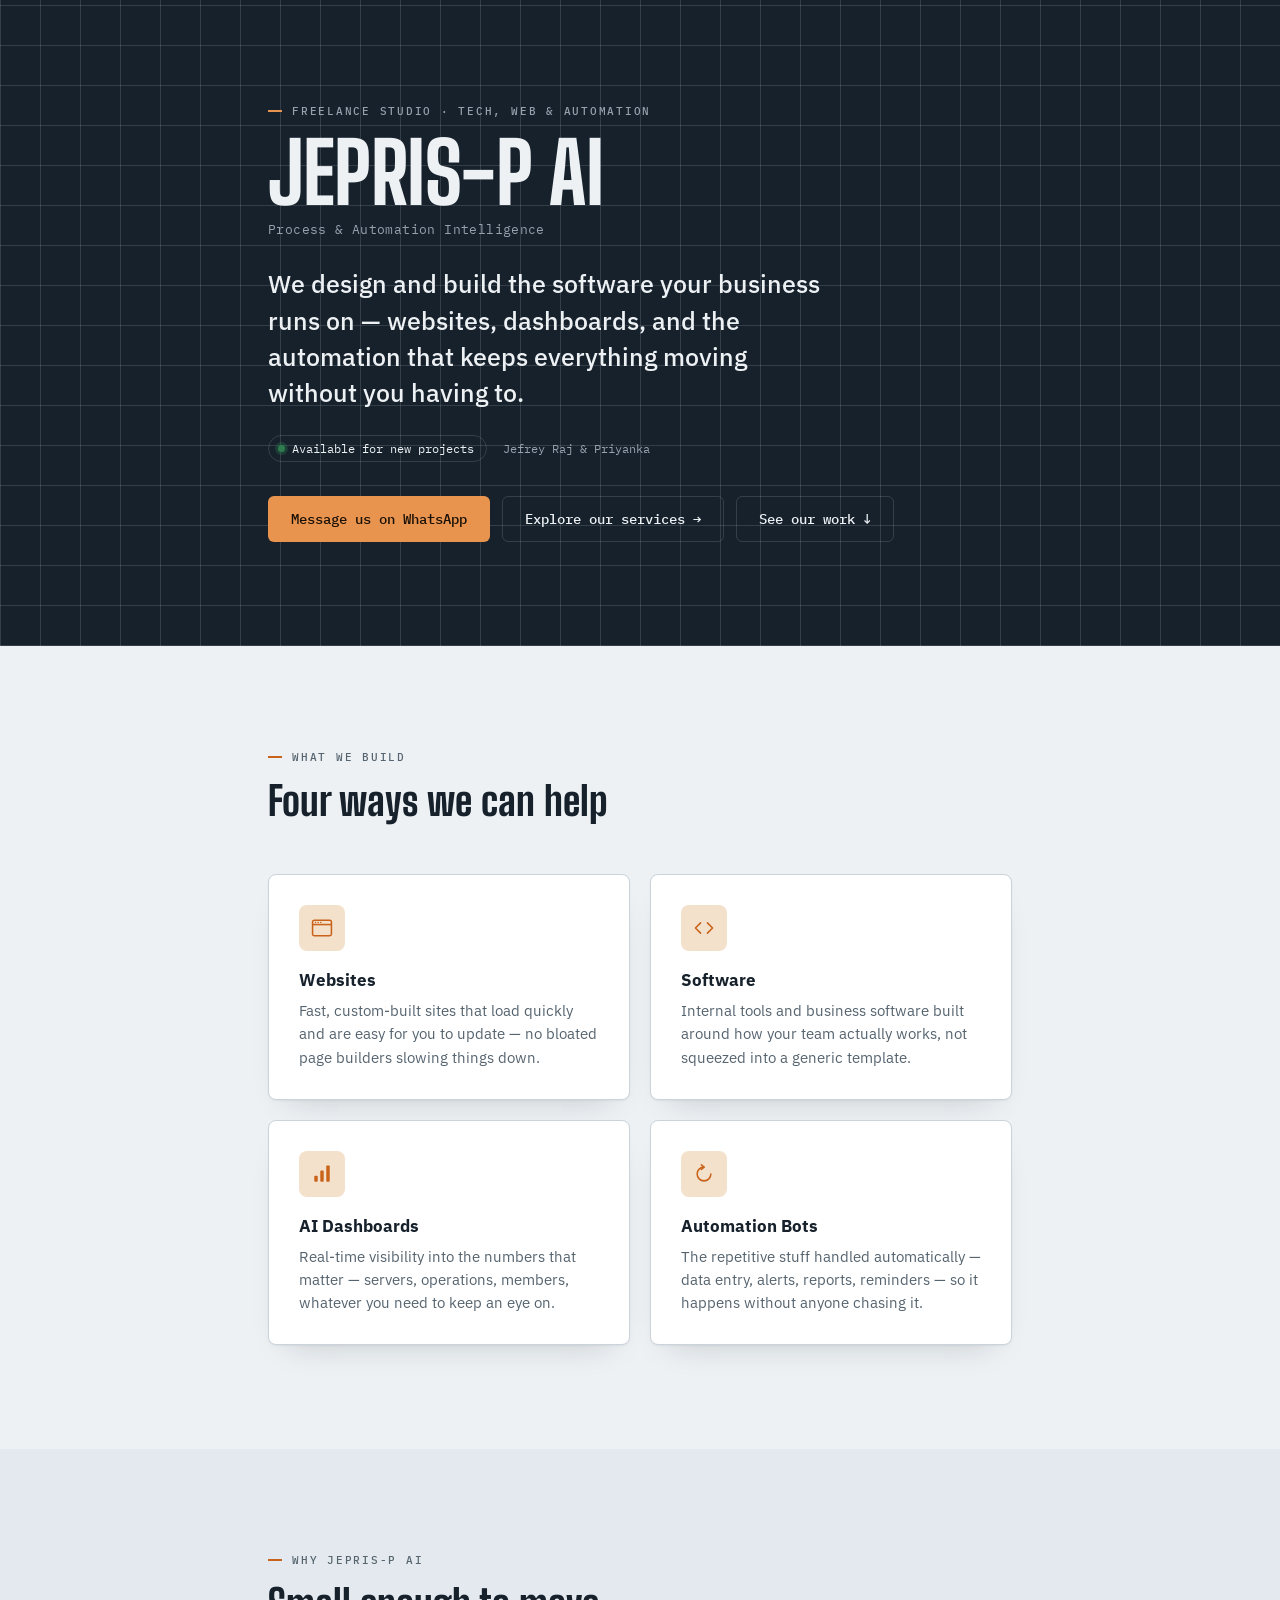
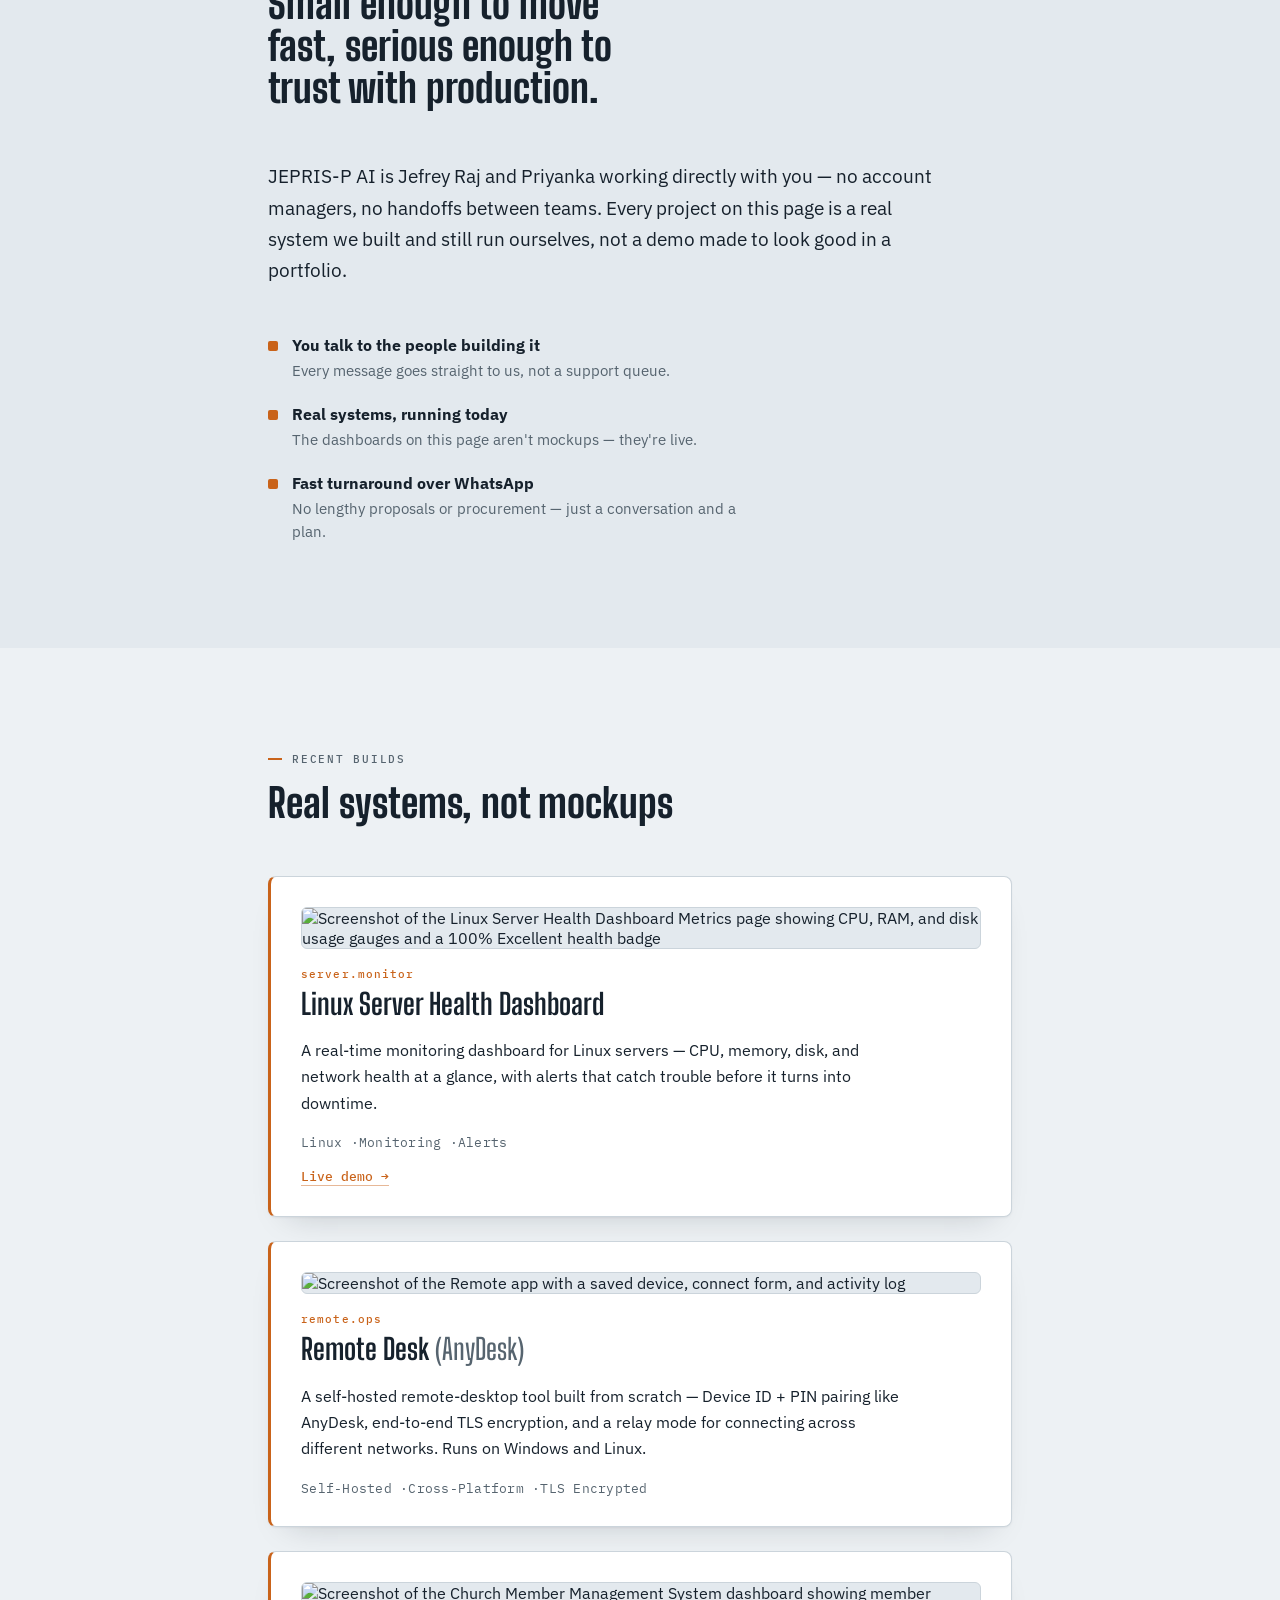
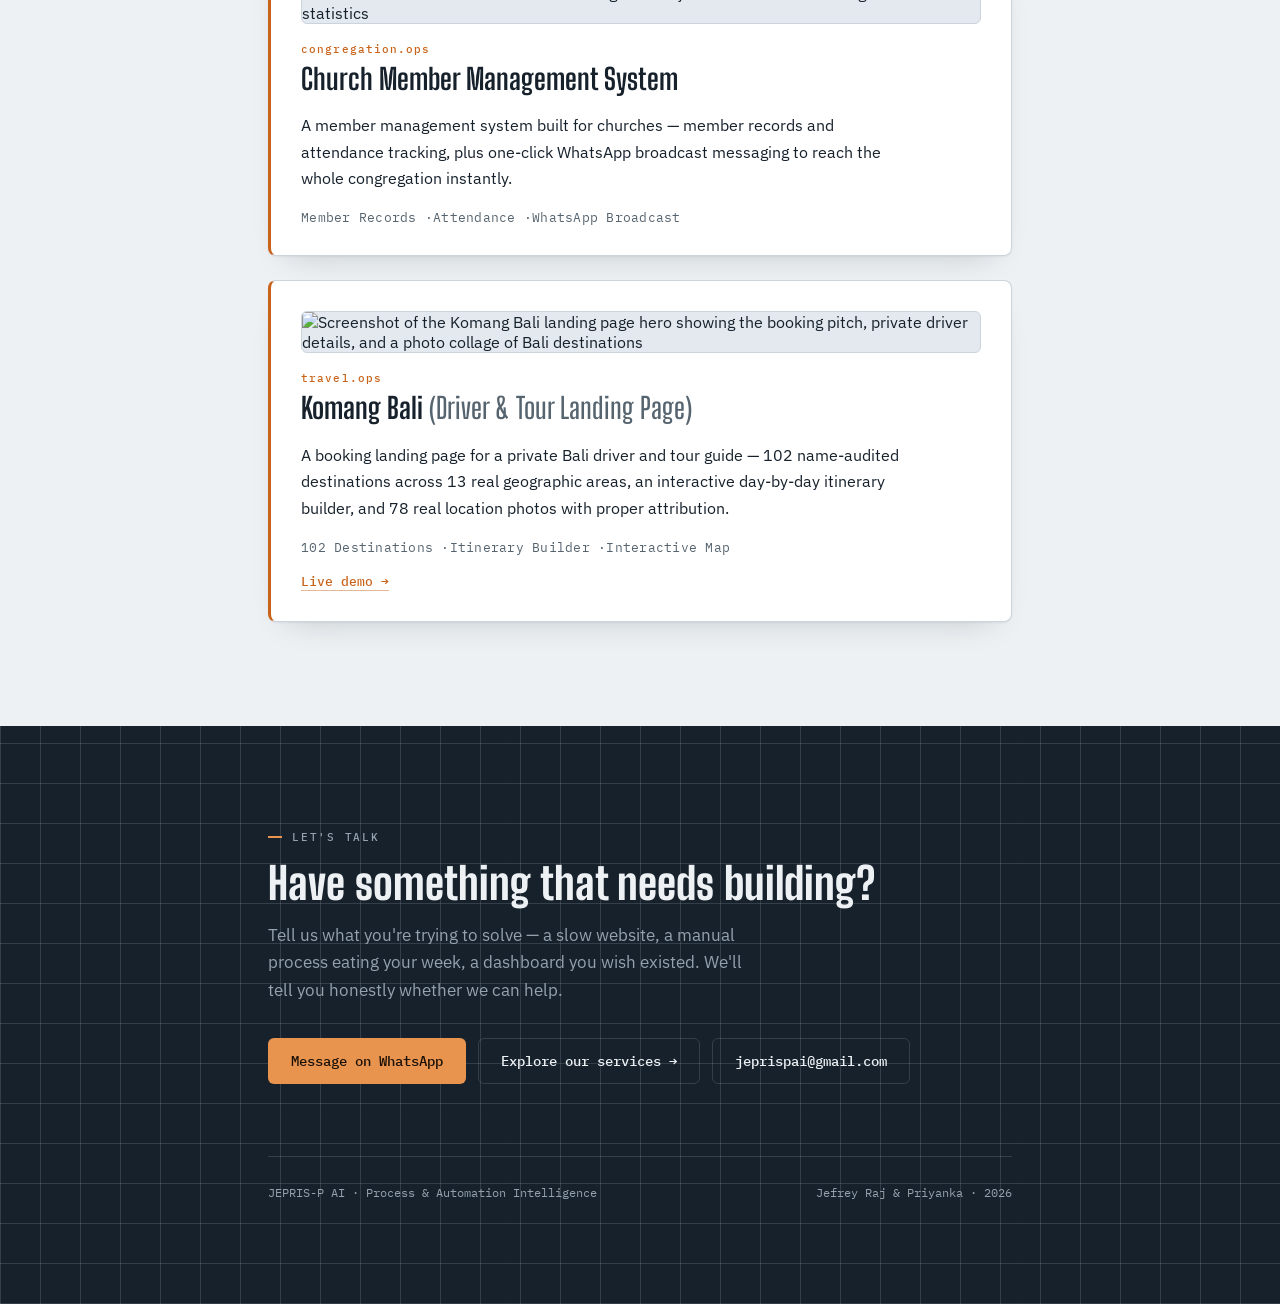
==== commit 00c0d721: "Add Komang Bali landing page as 4th project in Recent builds Co-Authored-By: Claude Sonnet 5 <norepl" ====
--- a/index.html
+++ b/index.html
@@ -459,6 +459,17 @@
         <div class="tech-row"><span>Member Records</span><span>Attendance</span><span>WhatsApp Broadcast</span></div>
       </article>
 
+      <article class="panel">
+        <div class="panel-art"><img src="https://raw.githubusercontent.com/Jefrey11/jepris-p-ai/main/komang.jpg" alt="Screenshot of the Komang Bali landing page hero showing the booking pitch, private driver details, and a photo collage of Bali destinations"></div>
+        <div>
+          <span class="tag">travel.ops</span>
+          <h3>Komang Bali <span class="muted">(Driver &amp; Tour Landing Page)</span></h3>
+        </div>
+        <p>A booking landing page for a private Bali driver and tour guide &mdash; 102 name-audited destinations across 13 real geographic areas, an interactive day-by-day itinerary builder, and 78 real location photos with proper attribution.</p>
+        <div class="tech-row"><span>102 Destinations</span><span>Itinerary Builder</span><span>Interactive Map</span></div>
+        <a class="demo-link" href="https://komang-bali-landing.vercel.app/" target="_blank" rel="noopener noreferrer">Live demo &rarr;</a>
+      </article>
+
     </div>
   </div>
 </section>
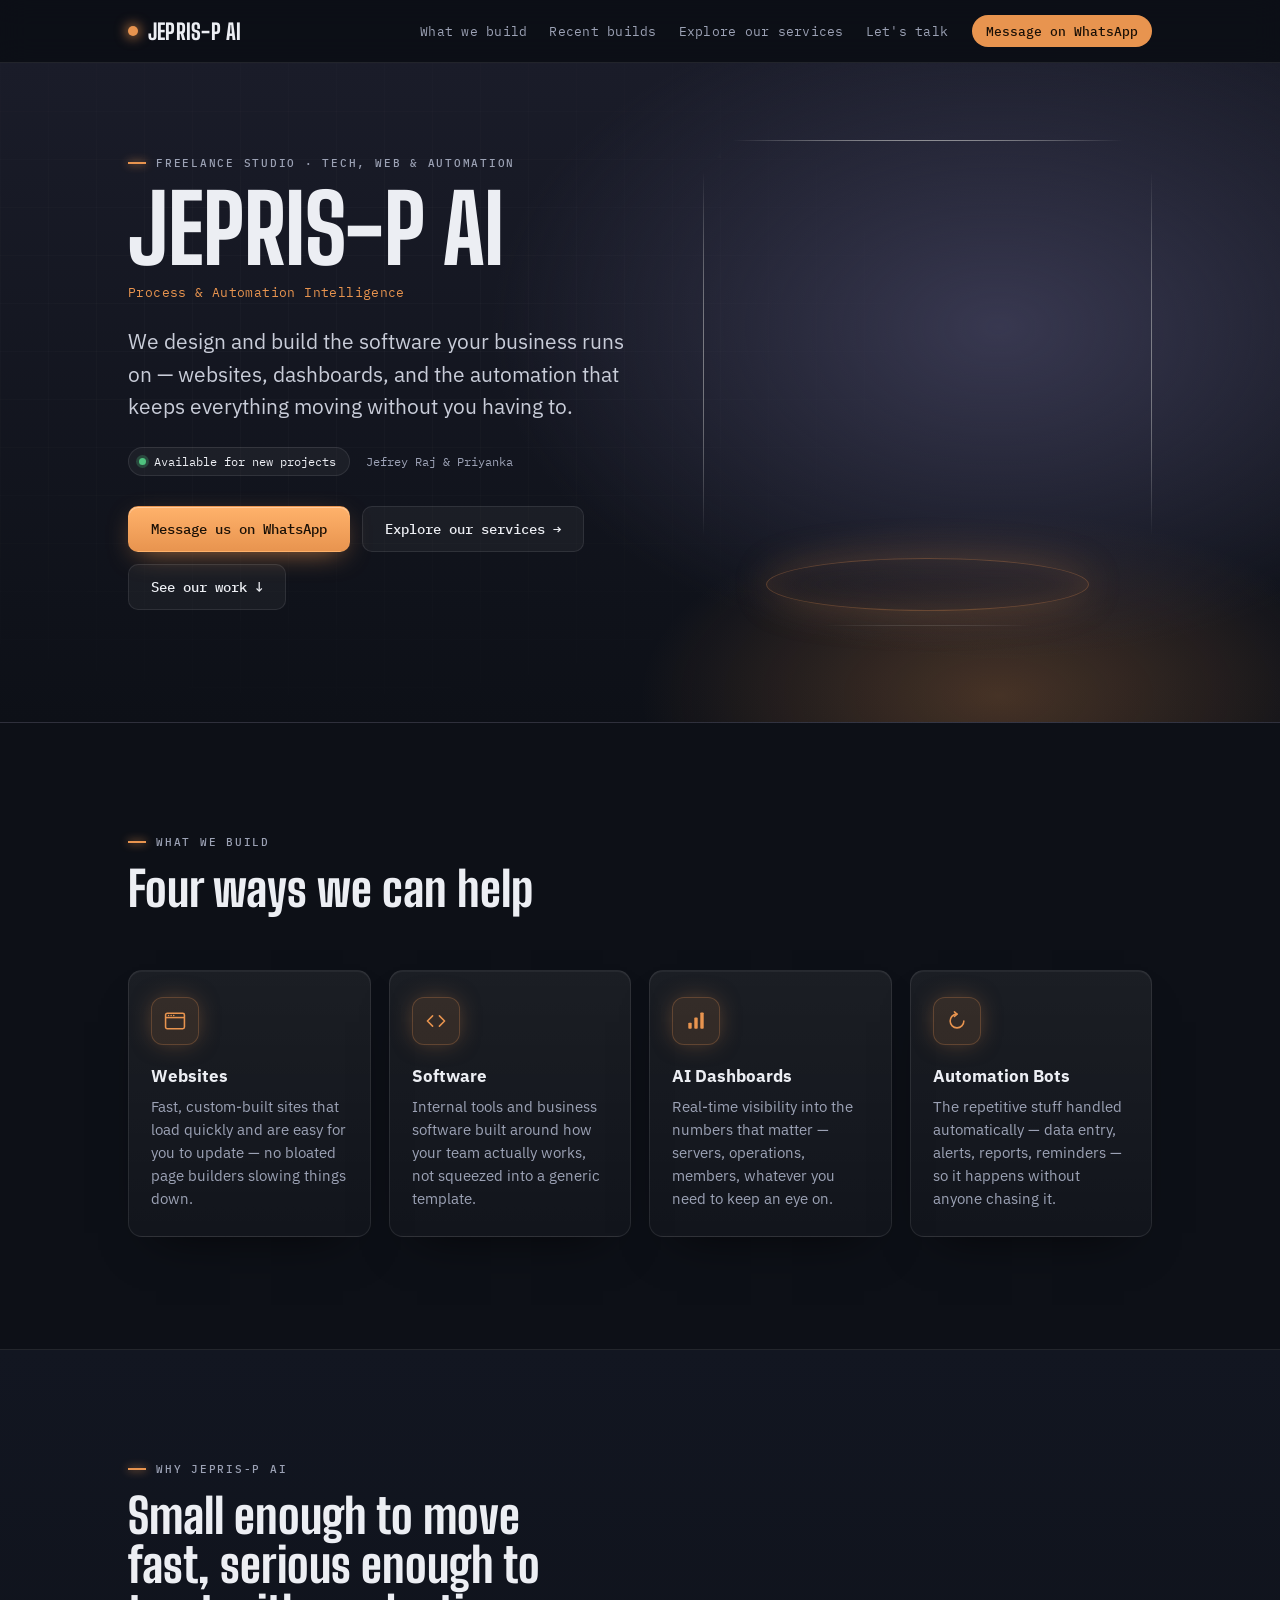
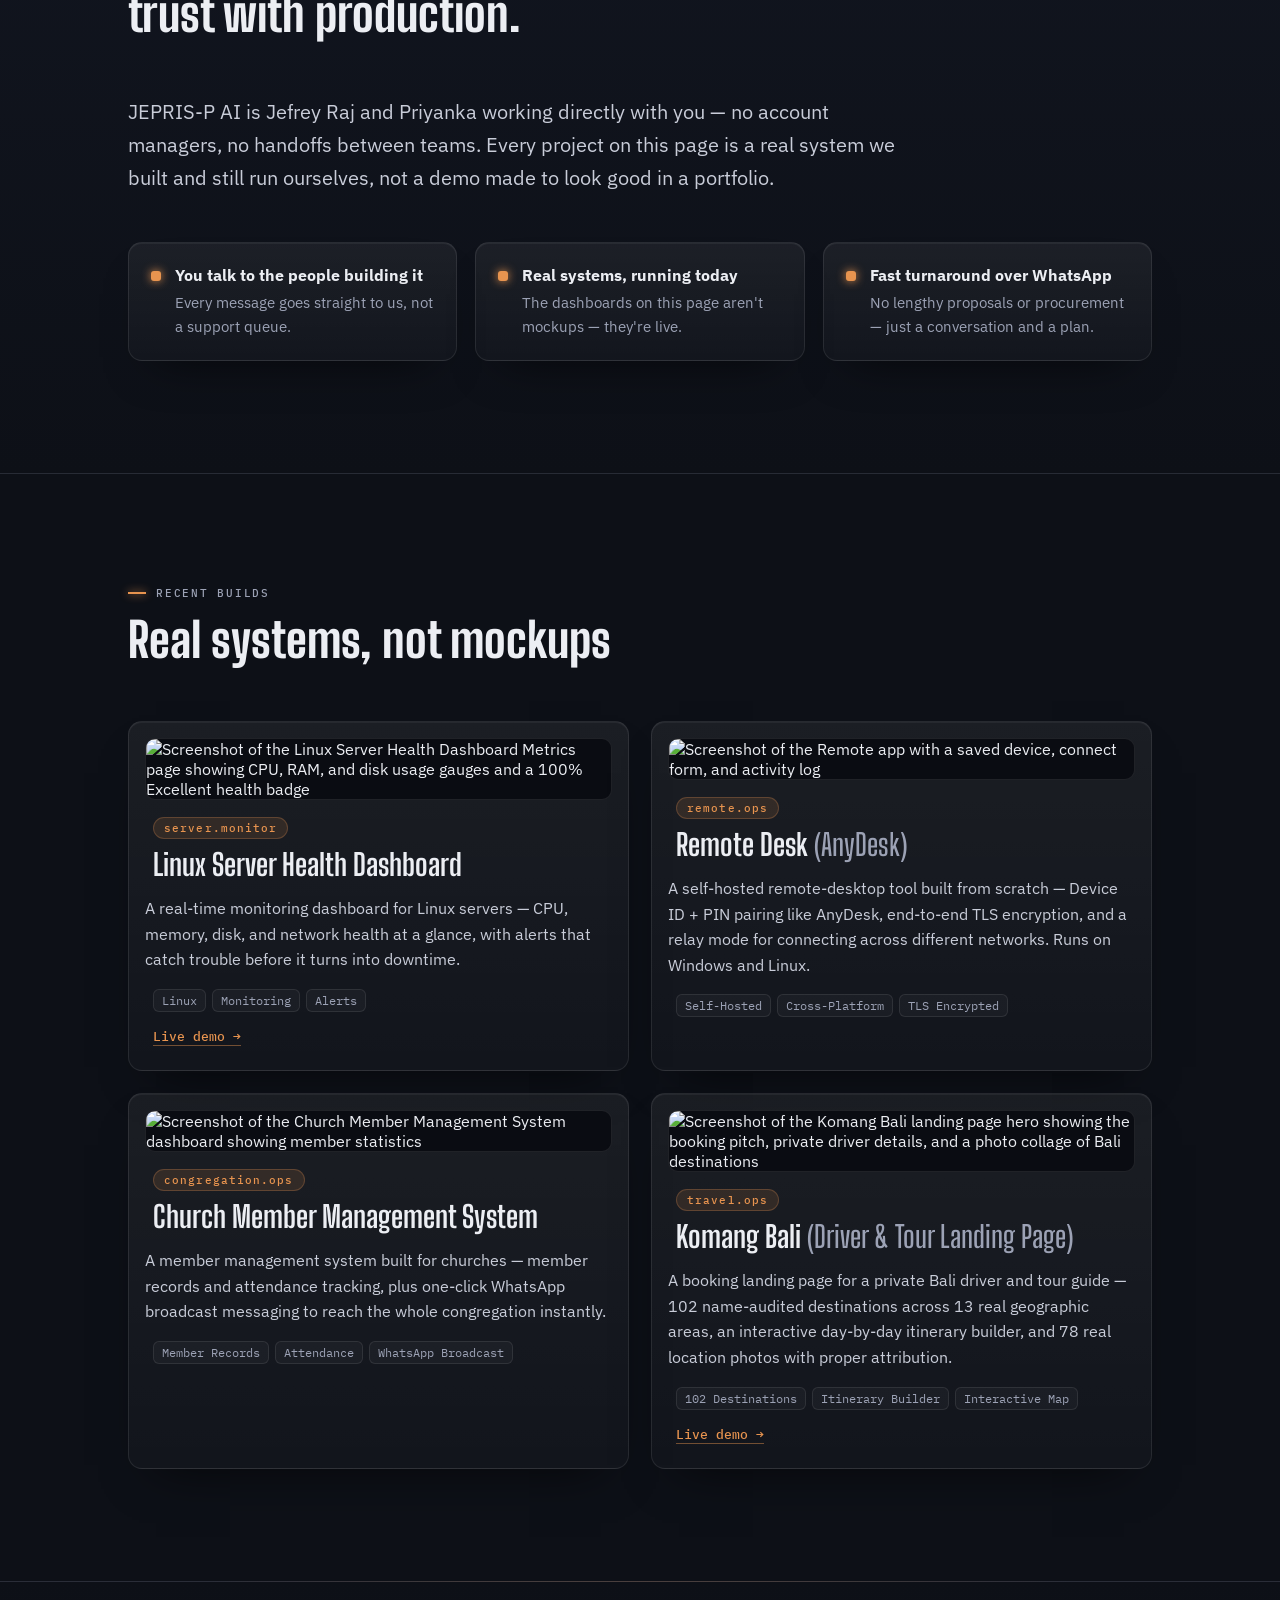
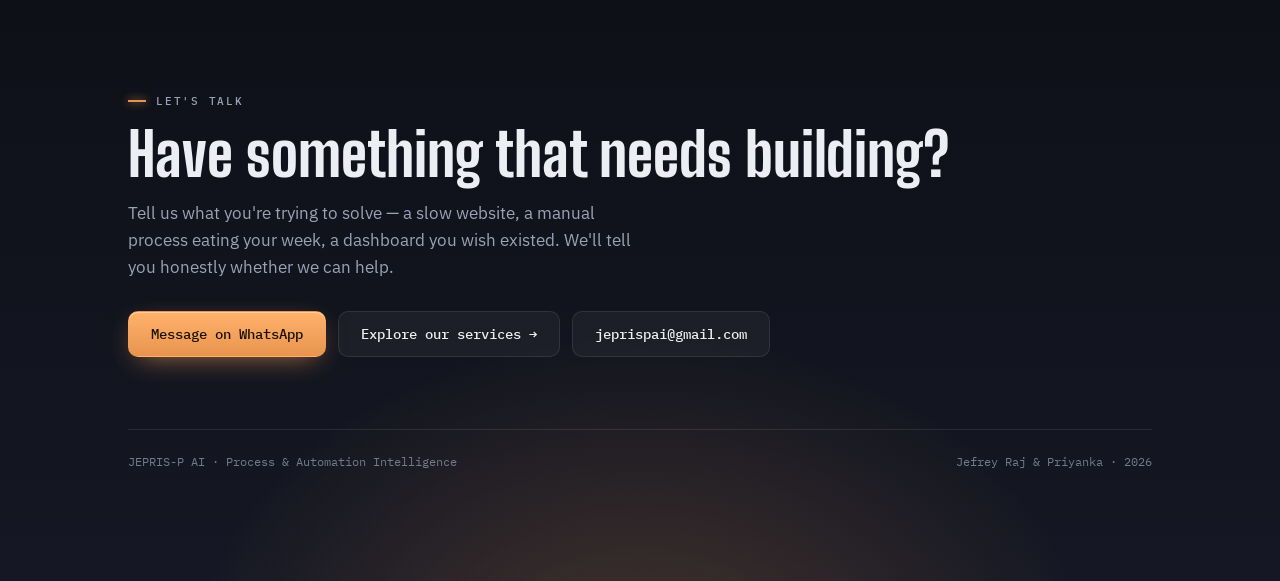
==== commit 00563a3e: "Mascot redesign of index and landing: dark glass UI, cursor-following robot hero Co-Authored-By: Cla" ====
--- a/index.html
+++ b/index.html
@@ -6,340 +6,18 @@
 <title>JEPRIS-P AI &mdash; Process &amp; Automation Intelligence</title>
 <meta name="description" content="Freelance studio run by Jefrey Raj &amp; Priyanka. Custom websites, software, AI dashboards, and automation bots.">
 <link rel="stylesheet" href="https://fonts.googleapis.com/css2?family=Big+Shoulders+Display:wght@600;700;800;900&family=IBM+Plex+Sans:wght@400;500;600;700&family=IBM+Plex+Mono:wght@400;500;600&display=swap">
-<style>
-  :root {
-    --bg: #EDF1F4;
-    --surface: #FFFFFF;
-    --surface-alt: #E3E9EE;
-    --ink: #16212C;
-    --ink-soft: #56646F;
-    --line: #CBD4DB;
-    --accent: #C9631A;
-    --accent-ink: #FFFFFF;
-    --accent-soft: #F3E1CC;
-    --status-good: #2F7D4F;
-    --band-bg: #16212C;
-    --band-ink: #EDF1F4;
-    --band-soft: #95A2AD;
-    --band-line: rgba(237, 241, 244, 0.14);
-    --band-accent: #E8944F;
-    --band-accent-ink: #1A1006;
-    --shadow: 0 1px 2px rgba(15,23,31,0.05), 0 16px 32px -20px rgba(15,23,31,0.22);
-    --font-display: 'Big Shoulders Display', 'Arial Narrow', sans-serif;
-    --font-body: 'IBM Plex Sans', -apple-system, 'Segoe UI', sans-serif;
-    --font-mono: 'IBM Plex Mono', ui-monospace, 'SFMono-Regular', Menlo, monospace;
-  }
-
-  @media (prefers-color-scheme: dark) {
-    :root:not([data-theme="light"]) {
-      --bg: #10161D;
-      --surface: #161F29;
-      --surface-alt: #1D2733;
-      --ink: #E7ECF0;
-      --ink-soft: #93A1AC;
-      --line: #2A3744;
-      --accent: #E8944F;
-      --accent-ink: #1A1006;
-      --accent-soft: #3A2917;
-      --status-good: #4FAE72;
-      --band-bg: #E7ECF0;
-      --band-ink: #10161D;
-      --band-soft: #69747E;
-      --band-line: rgba(16, 22, 29, 0.14);
-      --band-accent: #C9631A;
-      --band-accent-ink: #FFFFFF;
-      --shadow: 0 1px 2px rgba(0,0,0,0.3), 0 16px 32px -20px rgba(0,0,0,0.5);
-    }
-  }
-
-  :root[data-theme="dark"] {
-    --bg: #10161D;
-    --surface: #161F29;
-    --surface-alt: #1D2733;
-    --ink: #E7ECF0;
-    --ink-soft: #93A1AC;
-    --line: #2A3744;
-    --accent: #E8944F;
-    --accent-ink: #1A1006;
-    --accent-soft: #3A2917;
-    --status-good: #4FAE72;
-    --band-bg: #E7ECF0;
-    --band-ink: #10161D;
-    --band-soft: #69747E;
-    --band-line: rgba(16, 22, 29, 0.14);
-    --band-accent: #C9631A;
-    --band-accent-ink: #FFFFFF;
-    --shadow: 0 1px 2px rgba(0,0,0,0.3), 0 16px 32px -20px rgba(0,0,0,0.5);
-  }
-
-  * { box-sizing: border-box; }
-  a { color: inherit; }
-  a:focus-visible, button:focus-visible {
-    outline: 2px solid var(--accent);
-    outline-offset: 2px;
-    border-radius: 2px;
-  }
-
-  html, body { margin: 0; padding: 0; }
-  body {
-    background: var(--bg);
-    color: var(--ink);
-    font-family: var(--font-body);
-    -webkit-font-smoothing: antialiased;
-    overflow-x: hidden;
-  }
-
-  .wrap {
-    max-width: 840px;
-    margin: 0 auto;
-    padding: 0 clamp(20px, 6vw, 48px);
-  }
-
-  section, footer.band { padding: clamp(56px, 10vw, 104px) 0; }
-
-  .band {
-    background: var(--band-bg);
-    color: var(--band-ink);
-    background-image:
-      repeating-linear-gradient(0deg, var(--band-line), var(--band-line) 1px, transparent 1px, transparent 40px),
-      repeating-linear-gradient(90deg, var(--band-line), var(--band-line) 1px, transparent 1px, transparent 40px);
-  }
-  .tint { background: var(--surface-alt); }
-
-  .eyebrow {
-    display: flex;
-    align-items: center;
-    gap: 10px;
-    font-family: var(--font-mono);
-    font-size: 11px;
-    font-weight: 500;
-    letter-spacing: 0.16em;
-    text-transform: uppercase;
-    color: var(--ink-soft);
-    margin: 0 0 16px;
-  }
-  .band .eyebrow { color: var(--band-soft); }
-  .eyebrow::before {
-    content: "";
-    width: 14px;
-    height: 2px;
-    background: var(--accent);
-    display: inline-block;
-    flex: none;
-  }
-  .band .eyebrow::before { background: var(--band-accent); }
-
-  h1, h2 {
-    font-family: var(--font-display);
-    font-weight: 800;
-    text-wrap: balance;
-    margin: 0;
-  }
-
-  /* ---------- hero ---------- */
-  .hero-name {
-    font-size: clamp(46px, 9.5vw, 84px);
-    line-height: 0.92;
-    letter-spacing: -0.005em;
-  }
-  .brand-sub {
-    font-family: var(--font-mono);
-    font-size: 13px;
-    letter-spacing: 0.03em;
-    color: var(--band-soft);
-    margin: 10px 0 0;
-  }
-  .hero-pitch {
-    font-size: clamp(19px, 2.8vw, 25px);
-    font-weight: 500;
-    line-height: 1.45;
-    max-width: 38ch;
-    margin: 28px 0 0;
-  }
-  .hero-meta {
-    display: flex;
-    align-items: center;
-    flex-wrap: wrap;
-    gap: 10px 16px;
-    margin-top: 24px;
-  }
-  .founders {
-    font-family: var(--font-mono);
-    font-size: 12px;
-    color: var(--band-soft);
-  }
-  .status-pill {
-    display: inline-flex;
-    align-items: center;
-    gap: 7px;
-    font-family: var(--font-mono);
-    font-size: 12px;
-    color: var(--band-ink);
-    border: 1px solid var(--band-line);
-    border-radius: 999px;
-    padding: 5px 12px 5px 9px;
-    white-space: nowrap;
-  }
-  .dot {
-    width: 7px;
-    height: 7px;
-    border-radius: 50%;
-    background: var(--status-good);
-    box-shadow: 0 0 0 3px color-mix(in srgb, var(--status-good) 30%, transparent);
-    flex: none;
-  }
-  .hero-actions {
-    display: flex;
-    flex-wrap: wrap;
-    gap: 12px;
-    margin-top: 34px;
-  }
-
-  /* ---------- buttons ---------- */
-  .btn-primary, .btn-ghost {
-    display: inline-flex;
-    align-items: center;
-    gap: 8px;
-    font-family: var(--font-mono);
-    font-size: 14px;
-    font-weight: 500;
-    text-decoration: none;
-    border-radius: 6px;
-    padding: 13px 22px;
-    transition: opacity 0.15s ease, border-color 0.15s ease;
-    border: 1px solid transparent;
-  }
-  .btn-primary { background: var(--band-accent); color: var(--band-accent-ink); }
-  .btn-primary:hover { opacity: 0.88; }
-  .btn-ghost { background: transparent; color: var(--band-ink); border-color: var(--band-line); }
-  .btn-ghost:hover { border-color: var(--band-soft); }
-
-  /* ---------- section heads ---------- */
-  .section-head { max-width: 46ch; margin-bottom: clamp(32px, 6vw, 52px); }
-  .section-head h2 { font-size: clamp(28px, 4.5vw, 40px); line-height: 1.05; }
-
-  /* ---------- services ---------- */
-  .svc-grid { display: grid; grid-template-columns: repeat(2, 1fr); gap: 20px; }
-  .svc-card {
-    background: var(--surface);
-    border: 1px solid var(--line);
-    border-radius: 8px;
-    padding: clamp(22px, 3vw, 30px);
-    box-shadow: var(--shadow);
-  }
-  .svc-icon {
-    width: 46px;
-    height: 46px;
-    border-radius: 8px;
-    background: var(--accent-soft);
-    color: var(--accent);
-    display: flex;
-    align-items: center;
-    justify-content: center;
-    margin-bottom: 18px;
-  }
-  .svc-icon svg { width: 24px; height: 24px; }
-  .svc-card h3 { font-family: var(--font-body); font-size: 17px; font-weight: 700; margin: 0 0 8px; }
-  .svc-card p { font-size: 14.5px; line-height: 1.6; color: var(--ink-soft); margin: 0; }
-
-  /* ---------- about ---------- */
-  .about-lede { font-size: clamp(17px, 2.2vw, 19px); line-height: 1.65; max-width: 62ch; margin: 0 0 clamp(32px, 6vw, 48px); }
-  .diff-list { display: flex; flex-direction: column; gap: 22px; }
-  .diff-row { display: flex; gap: 14px; align-items: flex-start; }
-  .diff-row .mark { width: 10px; height: 10px; background: var(--accent); border-radius: 2px; margin-top: 6px; flex: none; }
-  .diff-row h3 { font-family: var(--font-body); font-size: 16px; font-weight: 700; margin: 0 0 4px; }
-  .diff-row p { font-size: 14.5px; line-height: 1.6; color: var(--ink-soft); margin: 0; max-width: 52ch; }
-
-  /* ---------- work / projects ---------- */
-  .panel-list { display: flex; flex-direction: column; gap: 24px; }
-  .panel {
-    display: flex;
-    flex-direction: column;
-    gap: 18px;
-    background: var(--surface);
-    border: 1px solid var(--line);
-    border-left: 3px solid var(--accent);
-    border-radius: 8px;
-    padding: clamp(22px, 3.5vw, 30px);
-    box-shadow: var(--shadow);
-    transition: transform 0.15s ease;
-  }
-  .panel:hover { transform: translateY(-2px); }
-  .panel-art { background: var(--surface-alt); border: 1px solid var(--line); border-radius: 6px; overflow: hidden; }
-  .panel-art img { display: block; width: 100%; height: auto; }
-  .tag {
-    display: block;
-    font-family: var(--font-mono);
-    font-size: 11px;
-    font-weight: 500;
-    letter-spacing: 0.1em;
-    color: var(--accent);
-    margin-bottom: 8px;
-  }
-  .panel h3 {
-    font-family: var(--font-display);
-    font-weight: 700;
-    font-size: clamp(23px, 4vw, 29px);
-    line-height: 1.05;
-    margin: 0;
-    text-wrap: balance;
-  }
-  .panel h3 .muted { color: var(--ink-soft); font-weight: 600; }
-  .panel p { font-size: 16px; line-height: 1.65; max-width: 60ch; margin: 0; }
-  .tech-row { font-family: var(--font-mono); font-size: 12.5px; letter-spacing: 0.02em; color: var(--ink-soft); }
-  .tech-row span:not(:last-child)::after { content: " \00b7 "; }
-  .demo-link {
-    align-self: flex-start;
-    font-family: var(--font-mono);
-    font-size: 13px;
-    font-weight: 500;
-    color: var(--accent);
-    text-decoration: none;
-    border-bottom: 1px solid color-mix(in srgb, var(--accent) 45%, transparent);
-  }
-  .demo-link:hover { border-bottom-color: var(--accent); }
-
-  /* ---------- contact / footer band ---------- */
-  .contact-block h2 { font-size: clamp(30px, 5vw, 44px); line-height: 1.05; }
-  .contact-block p { font-size: 17px; line-height: 1.6; max-width: 50ch; margin: 16px 0 0; color: var(--band-soft); }
-  .footer-rule { border: none; border-top: 1px solid var(--band-line); margin: clamp(48px, 8vw, 72px) 0 28px; }
-  .footer-line {
-    font-family: var(--font-mono);
-    font-size: 12px;
-    color: var(--band-soft);
-    display: flex;
-    justify-content: space-between;
-    flex-wrap: wrap;
-    gap: 8px;
-  }
-
-  @media (max-width: 620px) {
-    .svc-grid { grid-template-columns: 1fr; }
-  }
-
-  @media (prefers-reduced-motion: no-preference) {
-    .band-hero { animation: rise 0.6s ease both; }
-    @keyframes rise {
-      from { opacity: 0; transform: translateY(10px); }
-      to { opacity: 1; transform: translateY(0); }
-    }
-  }
-  @media (prefers-reduced-motion: reduce) {
-    .panel { transition: none; }
-  }
-
-  @media print {
-    @page { size: A4; margin: 14mm; }
-    * { -webkit-print-color-adjust: exact; print-color-adjust: exact; }
-    .panel, .svc-card, .band, .diff-row { break-inside: avoid; }
-    .band-hero { animation: none; }
-  }
-</style>
+<meta name="theme-color" content="#0D1017">
+<link rel="preload" as="image" href="https://raw.githubusercontent.com/Jefrey11/jepris-p-ai/mascot-hero/mascot/poster.jpg">
+<link rel="stylesheet" href="/site.css">
+<script src="/mascot.js" defer></script>
 </head>
 <body>
 
-<section class="band band-hero">
-  <div class="wrap">
+<header class="nav"><div class="wrap nav-in"><a class="brand" href="/">JEPRIS-P AI</a><nav class="nav-links" aria-label="Sections"><a href="#services">What we build</a><a href="#work">Recent builds</a><a href="/landing">Explore our services</a><a href="#contact">Let's talk</a></nav><a class="nav-cta" href="https://wa.me/919789035749?text=Hi%2C%20I%20saw%20your%20portfolio%20and%20wanted%20to%20talk%20about%20a%20project." target="_blank" rel="noopener noreferrer">Message on WhatsApp</a></div></header>
+
+<section class="hero">
+  <div class="wrap hero-grid">
+    <div class="hero-copy">
     <div class="eyebrow">Freelance Studio &middot; Tech, Web &amp; Automation</div>
     <h1 class="hero-name">JEPRIS-P AI</h1>
     <p class="brand-sub">Process &amp; Automation Intelligence</p>
@@ -353,10 +31,16 @@
       <a class="btn-ghost" href="/landing">Explore our services &rarr;</a>
       <a class="btn-ghost" href="#work">See our work &darr;</a>
     </div>
+    </div>
+    <div class="hero-bot" data-sprite="https://raw.githubusercontent.com/Jefrey11/jepris-p-ai/mascot-hero/mascot/poses.webp" aria-hidden="true">
+      <div class="bot-stage"><img src="https://raw.githubusercontent.com/Jefrey11/jepris-p-ai/mascot-hero/mascot/poster.jpg" alt="" width="512" height="554"><canvas></canvas></div>
+      <div class="bot-ring"></div>
+      <span class="bot-hint">move your cursor</span>
+    </div>
   </div>
 </section>
 
-<section class="section-services">
+<section class="section-services" id="services">
   <div class="wrap">
     <div class="section-head">
       <div class="eyebrow">What we build</div>
@@ -474,7 +158,7 @@
   </div>
 </section>
 
-<footer class="band">
+<footer class="band" id="contact">
   <div class="wrap">
     <div class="contact-block">
       <div class="eyebrow">Let's talk</div>
--- a/site.css
+++ b/site.css
@@ -0,0 +1,243 @@
+/* JEPRIS-P AI - shared styles for index.html and landing.html (mascot redesign) */
+:root {
+  color-scheme: dark;
+  --bg: #0D1017;
+  --bg-2: #121621;
+  --glass: rgba(255,255,255,0.045);
+  --glass-hi: rgba(255,255,255,0.075);
+  --line: rgba(255,255,255,0.09);
+  --line-hi: rgba(232,148,79,0.45);
+  --ink: #ECEEF3;
+  --ink-2: #C9CDD9;
+  --ink-soft: #9CA2B5;
+  --ink-faint: #737A8E;
+  --accent: #E8944F;
+  --accent-hi: #FFB26B;
+  --accent-ink: #1A1006;
+  --accent-soft: rgba(232,148,79,0.13);
+  --good: #4FC27F;
+  --radius: 14px;
+  --font-display: 'Big Shoulders Display', 'Arial Narrow', sans-serif;
+  --font-body: 'IBM Plex Sans', -apple-system, 'Segoe UI', sans-serif;
+  --font-mono: 'IBM Plex Mono', ui-monospace, 'SFMono-Regular', Menlo, monospace;
+}
+* { box-sizing: border-box; }
+html { scroll-behavior: smooth; scroll-padding-top: 76px; }
+html, body { margin: 0; padding: 0; }
+body {
+  background: var(--bg);
+  color: var(--ink);
+  font-family: var(--font-body);
+  -webkit-font-smoothing: antialiased;
+  overflow-x: hidden;
+}
+a { color: inherit; }
+a:focus-visible, button:focus-visible { outline: 2px solid var(--accent); outline-offset: 3px; border-radius: 4px; }
+.wrap { max-width: 1120px; margin: 0 auto; padding: 0 clamp(16px, 5vw, 48px); }
+section, footer.band { padding: clamp(64px, 10vw, 112px) 0; position: relative; }
+.tint { background: linear-gradient(180deg, var(--bg-2), var(--bg)); border-top: 1px solid var(--line); border-bottom: 1px solid var(--line); }
+
+/* ---------- nav ---------- */
+.nav { position: sticky; top: 0; z-index: 50; backdrop-filter: blur(14px); -webkit-backdrop-filter: blur(14px); background: rgba(13,16,23,0.62); border-bottom: 1px solid var(--line); }
+.nav-in { display: flex; align-items: center; gap: 24px; height: 62px; }
+.brand { font-family: var(--font-display); font-weight: 800; font-size: 22px; letter-spacing: 0.01em; text-decoration: none; display: flex; align-items: center; gap: 10px; white-space: nowrap; }
+.brand::before { content: ""; width: 10px; height: 10px; border-radius: 50%; background: var(--accent); box-shadow: 0 0 12px 2px rgba(232,148,79,0.7); }
+.nav-links { display: flex; gap: 22px; margin-left: auto; }
+.nav-links a { font-family: var(--font-mono); font-size: 12.5px; color: var(--ink-soft); text-decoration: none; letter-spacing: 0.02em; transition: color .15s; }
+.nav-links a:hover { color: var(--ink); }
+.nav-cta { font-family: var(--font-mono); font-size: 12.5px; font-weight: 500; text-decoration: none; padding: 8px 14px; border-radius: 999px; background: var(--accent); color: var(--accent-ink); white-space: nowrap; transition: background .15s; }
+.nav-cta:hover { background: var(--accent-hi); }
+@media (max-width: 860px) { .nav-links { display: none; } .nav-cta { margin-left: auto; } }
+@media (max-width: 380px) { .nav-cta { font-size: 11.5px; padding: 7px 11px; } .brand { font-size: 20px; } }
+
+/* ---------- type ---------- */
+.eyebrow { display: flex; align-items: center; gap: 10px; font-family: var(--font-mono); font-size: 11px; font-weight: 500; letter-spacing: 0.16em; text-transform: uppercase; color: var(--ink-soft); margin: 0 0 16px; }
+.eyebrow::before { content: ""; width: 18px; height: 2px; background: var(--accent); box-shadow: 0 0 8px var(--accent); flex: none; }
+h1, h2 { font-family: var(--font-display); font-weight: 800; text-wrap: balance; margin: 0; }
+.section-head { max-width: 52ch; margin-bottom: clamp(32px, 6vw, 56px); }
+.section-head h2 { font-size: clamp(30px, 4.6vw, 48px); line-height: 1.02; }
+.section-head p { font-size: 16.5px; line-height: 1.65; color: var(--ink-soft); margin: 16px 0 0; }
+.about-title { font-size: clamp(28px, 4.4vw, 46px); line-height: 1.02; max-width: 24ch; }
+
+/* ---------- hero ---------- */
+.hero {
+  padding: clamp(32px, 6vw, 80px) 0 clamp(56px, 8vw, 96px);
+  overflow: hidden;
+  background:
+    radial-gradient(55% 70% at 78% 40%, #383850 0%, rgba(56,56,80,0) 72%),
+    radial-gradient(40% 40% at 78% 96%, rgba(232,148,79,0.26) 0%, rgba(232,148,79,0) 70%),
+    linear-gradient(180deg, #1A1C29 0%, var(--bg) 100%);
+  border-bottom: 1px solid var(--line);
+}
+.hero::after {
+  content: ""; position: absolute; inset: 0; pointer-events: none; opacity: .55;
+  background-image: linear-gradient(rgba(255,255,255,0.035) 1px, transparent 1px), linear-gradient(90deg, rgba(255,255,255,0.035) 1px, transparent 1px);
+  background-size: 48px 48px;
+  -webkit-mask-image: radial-gradient(70% 80% at 25% 40%, #000 20%, transparent 80%);
+  mask-image: radial-gradient(70% 80% at 25% 40%, #000 20%, transparent 80%);
+}
+.hero-grid { display: grid; grid-template-columns: minmax(0, 1.08fr) minmax(0, 0.92fr); gap: clamp(16px, 4vw, 48px); align-items: center; position: relative; z-index: 1; }
+.hero-name { font-size: clamp(46px, 7.4vw, 94px); line-height: 0.92; letter-spacing: -0.005em; }
+.hero-name .line2 { color: var(--accent); text-shadow: 0 0 28px rgba(232,148,79,0.35); }
+.brand-sub { font-family: var(--font-mono); font-size: 13px; letter-spacing: 0.03em; color: var(--accent); margin: 12px 0 0; }
+.hero-pitch, .hero-sub { font-size: clamp(17px, 2vw, 21px); line-height: 1.55; color: var(--ink-2); max-width: 40ch; margin: 24px 0 0; }
+.hero-meta { display: flex; align-items: center; flex-wrap: wrap; gap: 10px 16px; margin-top: 24px; }
+.founders { font-family: var(--font-mono); font-size: 12px; color: var(--ink-soft); }
+.status-pill { display: inline-flex; align-items: center; gap: 8px; font-family: var(--font-mono); font-size: 12px; border: 1px solid var(--line); background: var(--glass); border-radius: 999px; padding: 6px 13px 6px 10px; white-space: nowrap; }
+.dot { width: 7px; height: 7px; border-radius: 50%; background: var(--good); box-shadow: 0 0 0 3px rgba(79,194,127,0.25); flex: none; animation: pulse 2.4s ease-in-out infinite; }
+@keyframes pulse { 50% { box-shadow: 0 0 0 6px rgba(79,194,127,0.05); } }
+.hero-actions, .actions { display: flex; flex-wrap: wrap; gap: 12px; margin-top: 30px; }
+
+/* the robot */
+.hero-bot { position: relative; width: 100%; max-width: 500px; justify-self: end; aspect-ratio: 512 / 554; }
+.bot-stage { position: absolute; inset: 0; transform-origin: 50% 85%; will-change: transform;
+  -webkit-mask-image: radial-gradient(64% 60% at 50% 44%, #000 60%, transparent 100%);
+  mask-image: radial-gradient(64% 60% at 50% 44%, #000 60%, transparent 100%); }
+.bot-stage img, .bot-stage canvas { position: absolute; inset: 0; width: 100%; height: 100%; display: block; }
+.bot-stage canvas { opacity: 0; transition: opacity .4s ease; }
+.hero-bot.live canvas { opacity: 1; }
+.bot-ring { position: absolute; left: 14%; right: 14%; bottom: 3%; height: 11%; border-radius: 50%; border: 1px solid rgba(232,148,79,0.32); box-shadow: 0 0 40px rgba(232,148,79,0.22), inset 0 0 30px rgba(232,148,79,0.12); pointer-events: none; }
+.bot-hint { position: absolute; right: 2%; top: 5%; font-family: var(--font-mono); font-size: 11px; color: var(--ink-soft); border: 1px solid var(--line); background: rgba(13,16,23,0.55); -webkit-backdrop-filter: blur(6px); backdrop-filter: blur(6px); border-radius: 999px; padding: 5px 11px; transition: opacity .6s; opacity: 0; }
+.hero-bot.live .bot-hint { opacity: 1; }
+.hero-bot.live.moved .bot-hint { opacity: 0; }
+
+@media (max-width: 860px) {
+  .hero-grid { grid-template-columns: 1fr; }
+  .hero-bot { order: -1; justify-self: center; max-width: min(320px, 74vw); margin-bottom: -6px; }
+  .hero { background: radial-gradient(90% 38% at 50% 16%, #383850 0%, rgba(56,56,80,0) 72%), linear-gradient(180deg, #1A1C29 0%, var(--bg) 100%); }
+}
+
+/* ---------- buttons ---------- */
+.btn-primary, .btn-ghost { display: inline-flex; align-items: center; gap: 8px; font-family: var(--font-mono); font-size: 14px; font-weight: 500; text-decoration: none; border-radius: 10px; padding: 13px 22px; border: 1px solid transparent; transition: transform .15s ease, background .15s, border-color .15s, box-shadow .15s; }
+.btn-primary { background: linear-gradient(180deg, var(--accent-hi), var(--accent)); color: var(--accent-ink); box-shadow: 0 8px 28px -10px rgba(232,148,79,0.8), inset 0 1px 0 rgba(255,255,255,0.35); }
+.btn-primary:hover { transform: translateY(-1px); box-shadow: 0 12px 34px -10px rgba(232,148,79,0.95), inset 0 1px 0 rgba(255,255,255,0.35); }
+.btn-ghost { background: var(--glass); color: var(--ink); border-color: var(--line); }
+.btn-ghost:hover { border-color: var(--line-hi); background: var(--glass-hi); }
+
+/* ---------- glass cards (shared) ---------- */
+.svc-card, .panel, .service-card, .capability-card, .process-card, .why-card, .preview-item, .quickfacts, .diff-row {
+  background: linear-gradient(180deg, rgba(255,255,255,0.06), rgba(255,255,255,0.022));
+  border: 1px solid var(--line);
+  border-radius: var(--radius);
+  box-shadow: 0 1px 0 rgba(255,255,255,0.05) inset, 0 24px 48px -28px rgba(0,0,0,0.7);
+  transition: border-color .2s ease, transform .2s ease, box-shadow .2s ease;
+}
+.svc-card:hover, .panel:hover, .service-card:hover, .capability-card:hover, .process-card:hover, .why-card:hover, .preview-item:hover, .diff-row:hover {
+  border-color: var(--line-hi);
+  box-shadow: 0 1px 0 rgba(255,255,255,0.06) inset, 0 28px 56px -26px rgba(0,0,0,0.8), 0 0 40px -14px rgba(232,148,79,0.4);
+}
+
+/* index: services */
+.svc-grid { display: grid; grid-template-columns: repeat(4, 1fr); gap: 18px; }
+.svc-card { padding: 26px 22px; }
+.svc-icon { width: 48px; height: 48px; border-radius: 12px; background: var(--accent-soft); color: var(--accent); display: flex; align-items: center; justify-content: center; margin-bottom: 20px; border: 1px solid rgba(232,148,79,0.25); box-shadow: 0 0 24px -6px rgba(232,148,79,0.5); }
+.svc-icon svg { width: 24px; height: 24px; }
+.svc-card h3 { font-size: 17px; font-weight: 700; margin: 0 0 8px; }
+.svc-card p { font-size: 14.5px; line-height: 1.6; color: var(--ink-soft); margin: 0; }
+@media (max-width: 980px) { .svc-grid { grid-template-columns: repeat(2, 1fr); } }
+@media (max-width: 560px) { .svc-grid { grid-template-columns: 1fr; } }
+
+/* index: about */
+.about-lede { font-size: clamp(17px, 2.1vw, 20px); line-height: 1.65; max-width: 64ch; margin: 0 0 clamp(32px, 6vw, 48px); color: var(--ink-2); }
+.diff-list { display: grid; grid-template-columns: repeat(3, 1fr); gap: 18px; }
+.diff-row { display: flex; gap: 14px; align-items: flex-start; padding: 22px; }
+.diff-row .mark { width: 10px; height: 10px; background: var(--accent); border-radius: 3px; margin-top: 6px; flex: none; box-shadow: 0 0 10px var(--accent); }
+.diff-row h3 { font-size: 16px; font-weight: 700; margin: 0 0 6px; }
+.diff-row p { font-size: 14.5px; line-height: 1.6; color: var(--ink-soft); margin: 0; }
+@media (max-width: 860px) { .diff-list { grid-template-columns: 1fr; } }
+
+/* index: work */
+.panel-list { display: grid; grid-template-columns: repeat(2, 1fr); gap: 22px; }
+.panel { display: flex; flex-direction: column; gap: 16px; padding: 16px 16px 24px; }
+.panel-art { border-radius: 10px; overflow: hidden; border: 1px solid var(--line); background: #0A0C12; }
+.panel-art img { display: block; width: 100%; height: auto; transition: transform .5s ease; }
+.panel:hover .panel-art img { transform: scale(1.03); }
+.panel > div:not(.panel-art), .panel > p, .panel > .demo-link { margin-left: 8px; margin-right: 8px; }
+.tag { display: inline-block; font-family: var(--font-mono); font-size: 11px; font-weight: 500; letter-spacing: 0.1em; color: var(--accent); background: var(--accent-soft); border: 1px solid rgba(232,148,79,0.25); border-radius: 999px; padding: 3px 10px; margin-bottom: 10px; }
+.panel h3 { font-family: var(--font-display); font-weight: 700; font-size: clamp(24px, 3vw, 30px); line-height: 1.05; margin: 0; text-wrap: balance; }
+.panel h3 .muted { color: var(--ink-soft); font-weight: 600; }
+.panel p { font-size: 15.5px; line-height: 1.65; margin: 0; color: var(--ink-2); }
+.tech-row { display: flex; flex-wrap: wrap; gap: 6px; font-family: var(--font-mono); font-size: 12px; color: var(--ink-soft); }
+.tech-row span { border: 1px solid var(--line); border-radius: 6px; padding: 3px 8px; background: rgba(255,255,255,0.03); }
+.demo-link { align-self: flex-start; font-family: var(--font-mono); font-size: 13px; font-weight: 500; color: var(--accent); text-decoration: none; border-bottom: 1px solid rgba(232,148,79,0.45); margin-top: auto; }
+.demo-link:hover { color: var(--accent-hi); border-bottom-color: var(--accent-hi); }
+@media (max-width: 760px) { .panel-list { grid-template-columns: 1fr; } }
+
+/* landing: hero extras */
+.strengths { list-style: none; padding: 0; margin: 26px 0 0; display: flex; flex-wrap: wrap; gap: 8px 18px; }
+.strengths li { font-family: var(--font-mono); font-size: 12.5px; color: var(--ink-soft); display: flex; align-items: center; gap: 8px; }
+.strengths li::before { content: ""; width: 6px; height: 6px; border-radius: 50%; background: var(--accent); box-shadow: 0 0 8px var(--accent); }
+.preview-strip { grid-column: 1 / -1; margin-top: clamp(16px, 3vw, 32px); }
+.preview-eyebrow { font-family: var(--font-mono); font-size: 11px; letter-spacing: 0.16em; text-transform: uppercase; color: var(--ink-faint); margin-bottom: 12px; }
+.preview-grid { display: grid; grid-template-columns: repeat(3, 1fr); gap: 14px; }
+.preview-item { padding: 18px 20px; }
+.preview-item .t { font-family: var(--font-display); font-weight: 700; font-size: 22px; color: var(--accent); }
+.preview-item .d { font-size: 14px; color: var(--ink-soft); margin-top: 4px; line-height: 1.5; }
+@media (max-width: 620px) { .preview-grid { grid-template-columns: 1fr; } }
+
+/* landing: quick facts */
+.quick { padding-top: clamp(40px, 6vw, 64px); padding-bottom: clamp(40px, 6vw, 64px); }
+.quickfacts { display: grid; grid-template-columns: repeat(3, 1fr); overflow: hidden; }
+.quickfacts > div { padding: 24px 28px; border-left: 1px solid var(--line); }
+.quickfacts > div:first-child { border-left: none; }
+.qf-label { font-family: var(--font-mono); font-size: 11px; letter-spacing: 0.14em; text-transform: uppercase; color: var(--accent); margin-bottom: 8px; }
+.qf-value { font-size: 16px; line-height: 1.5; font-weight: 500; }
+@media (max-width: 760px) { .quickfacts { grid-template-columns: 1fr; } .quickfacts > div { border-left: none; border-top: 1px solid var(--line); } .quickfacts > div:first-child { border-top: none; } }
+
+/* landing: services */
+.service-list { display: grid; grid-template-columns: repeat(2, 1fr); gap: 20px; }
+.service-card { padding: clamp(22px, 3vw, 30px); }
+.service-top { display: flex; align-items: baseline; gap: 14px; margin-bottom: 12px; }
+.service-num { font-family: var(--font-display); font-weight: 800; font-size: 34px; line-height: 1; color: var(--accent); text-shadow: 0 0 18px rgba(232,148,79,0.4); }
+.service-name { font-weight: 700; font-size: 18px; }
+.service-desc { font-size: 15px; line-height: 1.6; color: var(--ink-soft); margin: 0 0 16px; }
+.service-bullets { list-style: none; padding: 16px 0 0; margin: 0; border-top: 1px solid var(--line); display: flex; flex-direction: column; gap: 8px; }
+.service-bullets li { font-size: 14px; line-height: 1.5; padding-left: 18px; position: relative; }
+.service-bullets li::before { content: ""; position: absolute; left: 0; top: 9px; width: 8px; height: 2px; background: var(--accent); }
+@media (max-width: 760px) { .service-list { grid-template-columns: 1fr; } }
+
+/* landing: capabilities */
+.capability-grid { display: grid; grid-template-columns: repeat(3, 1fr); gap: 18px; }
+.capability-card { padding: 24px; }
+.capability-card h3 { font-family: var(--font-display); font-weight: 700; font-size: 23px; margin: 0 0 14px; }
+.capability-card ul { list-style: none; padding: 0; margin: 0; display: flex; flex-direction: column; gap: 9px; }
+.capability-card li { font-size: 14px; line-height: 1.45; color: var(--ink-soft); padding-left: 16px; position: relative; }
+.capability-card li::before { content: ""; position: absolute; left: 0; top: 7px; width: 6px; height: 6px; border-radius: 2px; background: var(--accent); opacity: .85; }
+@media (max-width: 980px) { .capability-grid { grid-template-columns: repeat(2, 1fr); } }
+@media (max-width: 620px) { .capability-grid { grid-template-columns: 1fr; } }
+
+/* landing: process + why */
+.process-grid, .why-grid { display: grid; grid-template-columns: repeat(4, 1fr); gap: 18px; }
+.process-card, .why-card { padding: 24px 22px; }
+.process-card .num { font-family: var(--font-display); font-weight: 800; font-size: 46px; line-height: 1; color: transparent; -webkit-text-stroke: 1px var(--accent); margin-bottom: 14px; }
+.process-card .label, .why-card .label { font-family: var(--font-mono); font-size: 12px; font-weight: 600; letter-spacing: 0.12em; text-transform: uppercase; color: var(--accent); margin-bottom: 10px; }
+.process-card p, .why-card p { font-size: 14.5px; line-height: 1.6; color: var(--ink-soft); margin: 0; }
+@media (max-width: 980px) { .process-grid, .why-grid { grid-template-columns: repeat(2, 1fr); } }
+@media (max-width: 560px) { .process-grid, .why-grid { grid-template-columns: 1fr; } }
+
+/* landing: about */
+.fit-label { font-family: var(--font-mono); font-size: 11px; letter-spacing: 0.16em; text-transform: uppercase; color: var(--ink-faint); margin: 8px 0 12px; }
+.fit-list { list-style: none; padding: 0; margin: 0; display: flex; flex-wrap: wrap; gap: 10px; }
+.fit-list li { font-size: 14px; border: 1px solid var(--line); background: var(--glass); border-radius: 999px; padding: 8px 14px; }
+
+/* ---------- footer / contact ---------- */
+footer.band { background: radial-gradient(50% 80% at 50% 115%, rgba(232,148,79,0.22), transparent 70%), linear-gradient(180deg, var(--bg), #151824); border-top: 1px solid var(--line); overflow: hidden; }
+.contact-block h2, .close-block h2 { font-size: clamp(34px, 5.4vw, 60px); line-height: 1.0; }
+.contact-block p, .close-block p { font-size: 17px; line-height: 1.6; max-width: 52ch; margin: 16px 0 0; color: var(--ink-soft); }
+.footer-rule { border: none; border-top: 1px solid var(--line); margin: clamp(48px, 8vw, 72px) 0 24px; }
+.footer-line { font-family: var(--font-mono); font-size: 12px; color: var(--ink-faint); display: flex; justify-content: space-between; flex-wrap: wrap; gap: 8px; }
+
+/* ---------- motion ---------- */
+.js .rv { opacity: 0; transform: translateY(18px); transition: opacity .7s ease, transform .7s cubic-bezier(.2,.7,.2,1), border-color .2s, box-shadow .2s; }
+.js .rv.in { opacity: 1; transform: none; }
+@media (prefers-reduced-motion: reduce) {
+  html { scroll-behavior: auto; }
+  .js .rv { opacity: 1; transform: none; transition: none; }
+  .dot { animation: none; }
+  .svc-card, .panel, .service-card, .capability-card, .process-card, .why-card, .preview-item, .diff-row, .panel-art img { transition: none; }
+  .panel:hover .panel-art img { transform: none; }
+}
+@media print {
+  .nav, .bot-hint { display: none; }
+  .js .rv { opacity: 1; transform: none; }
+}
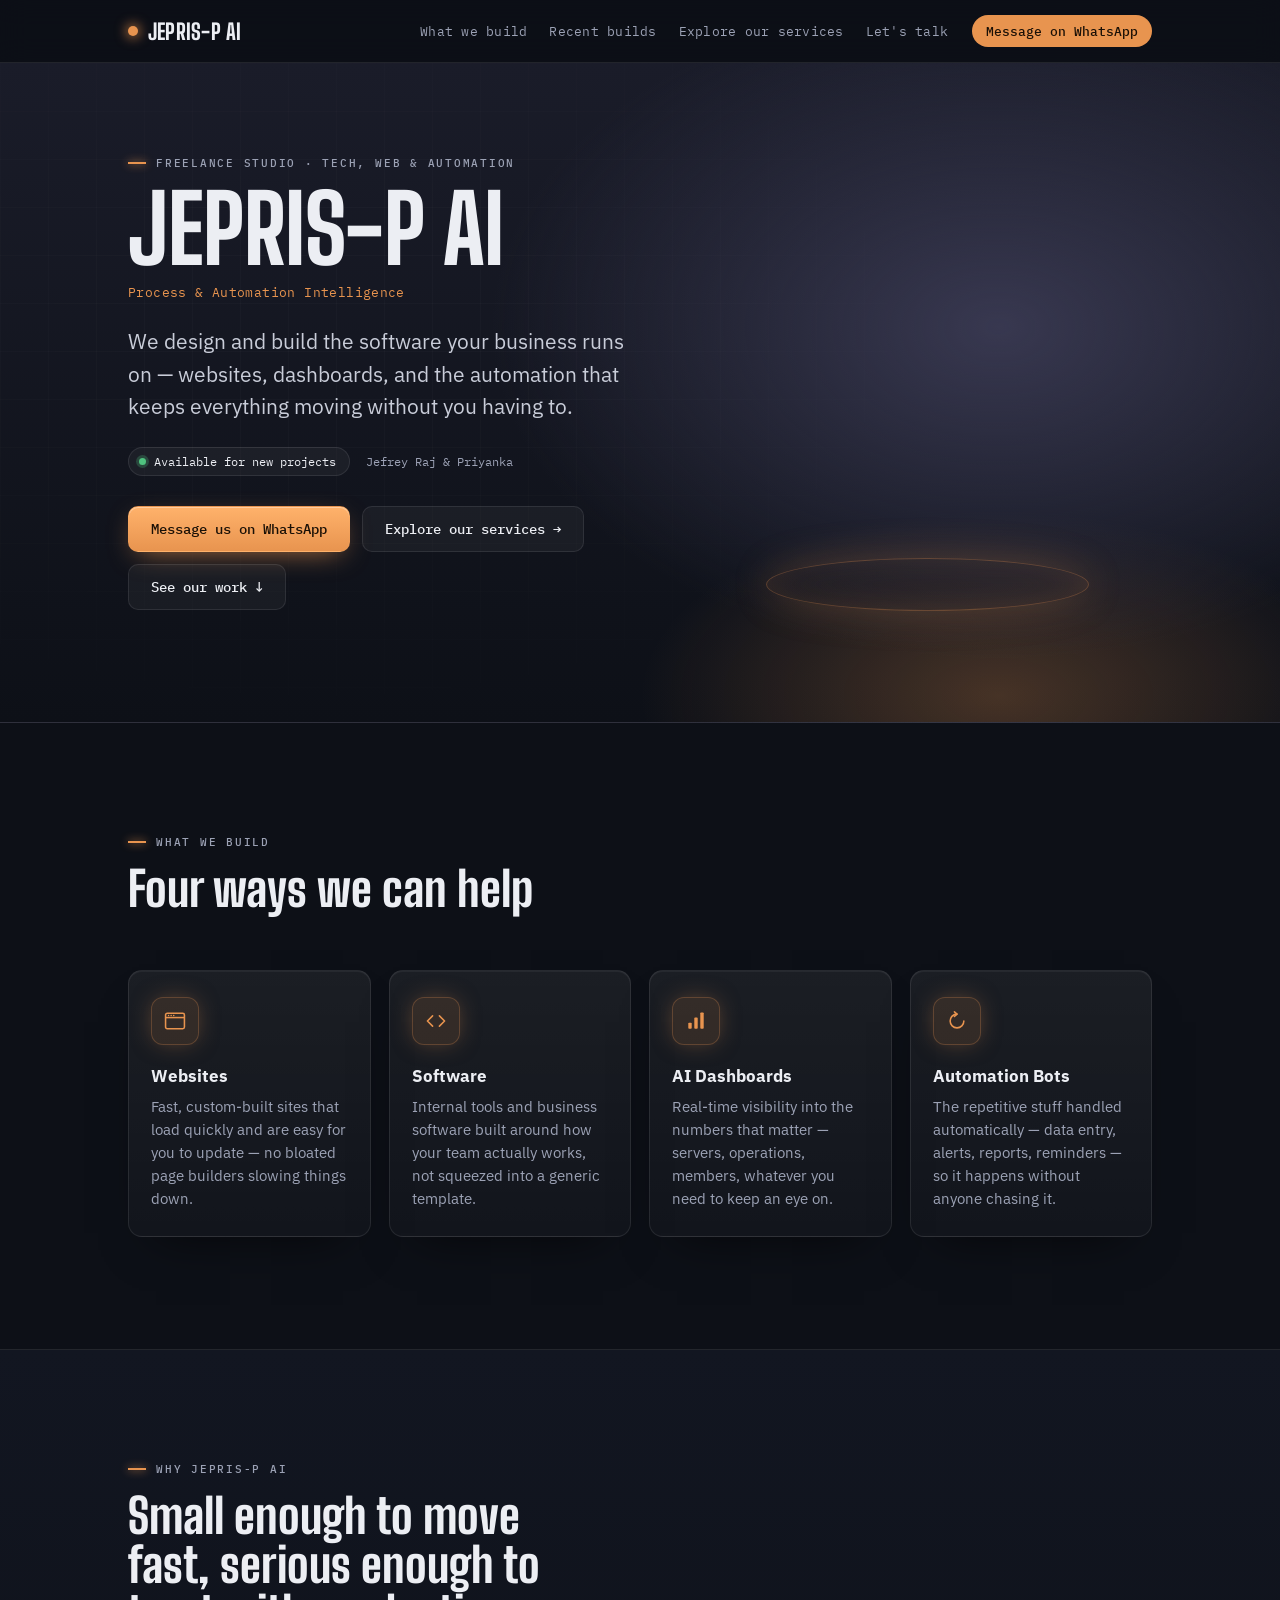
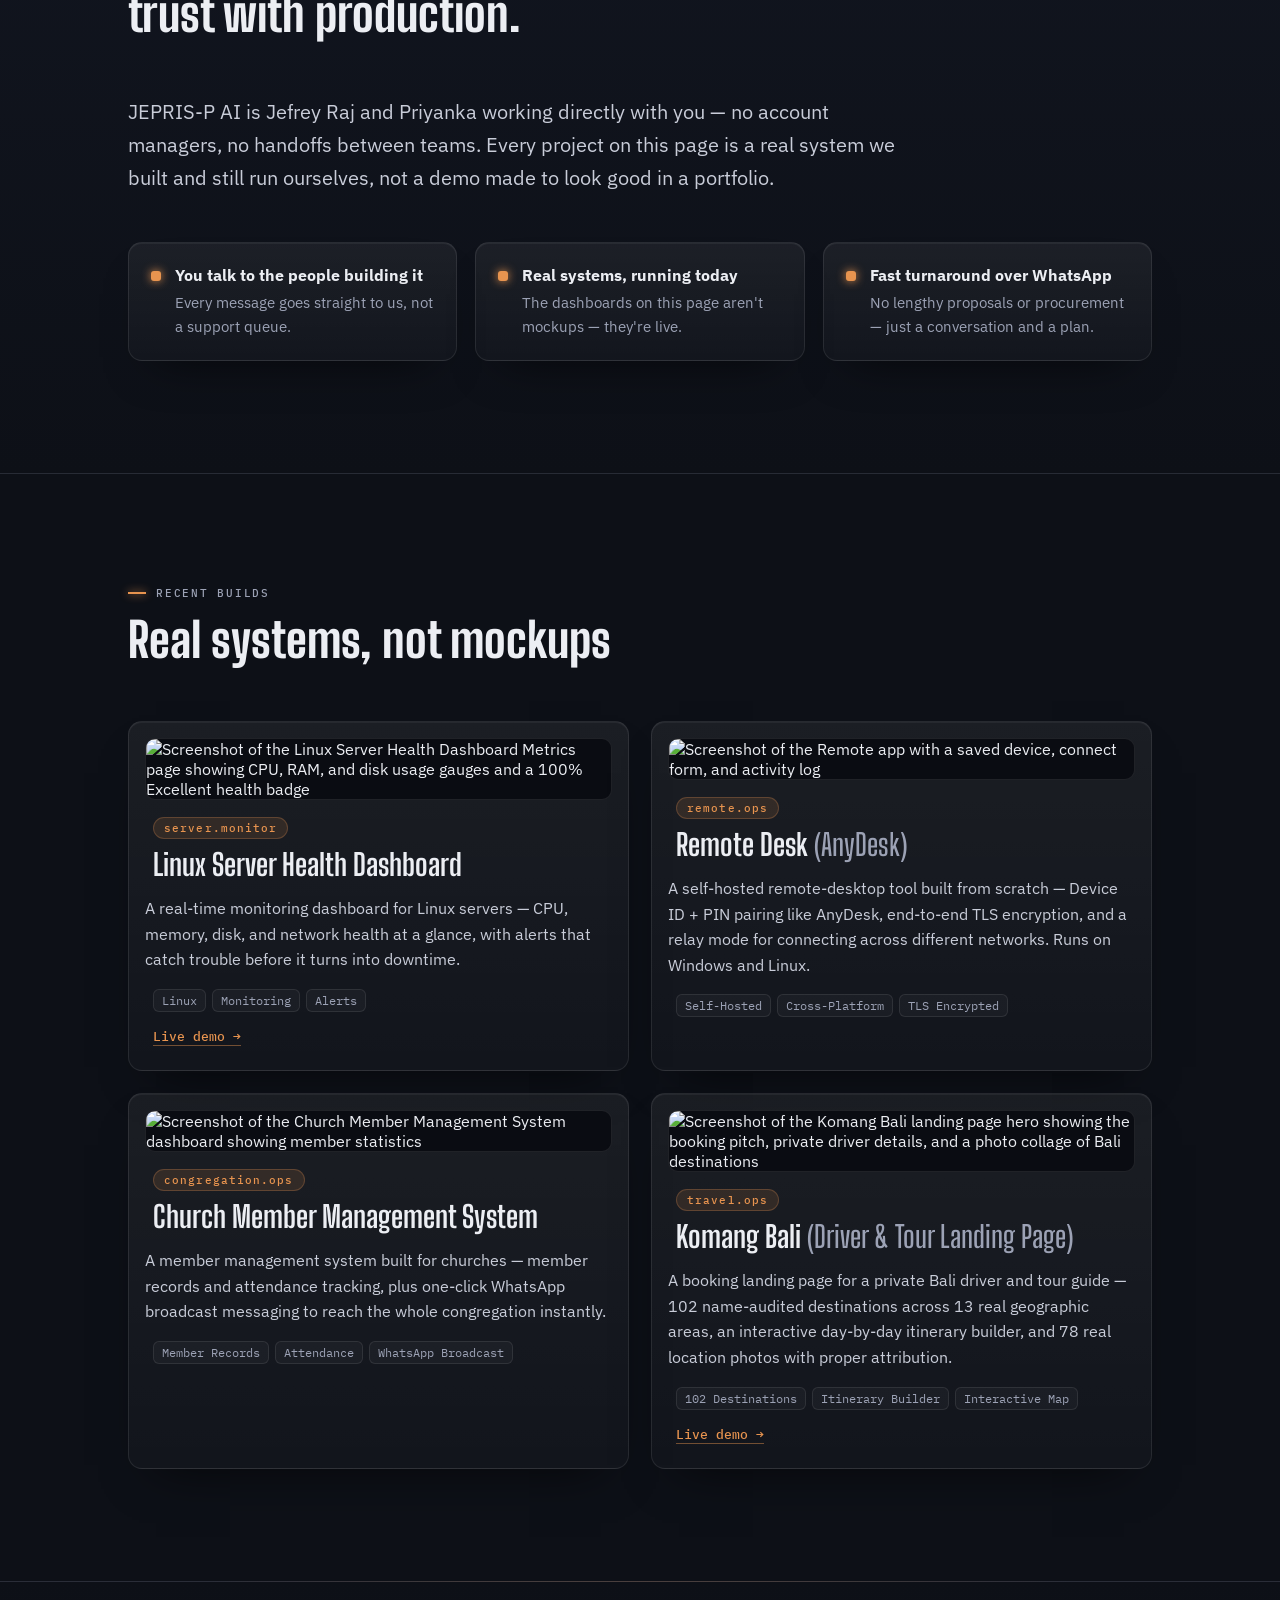
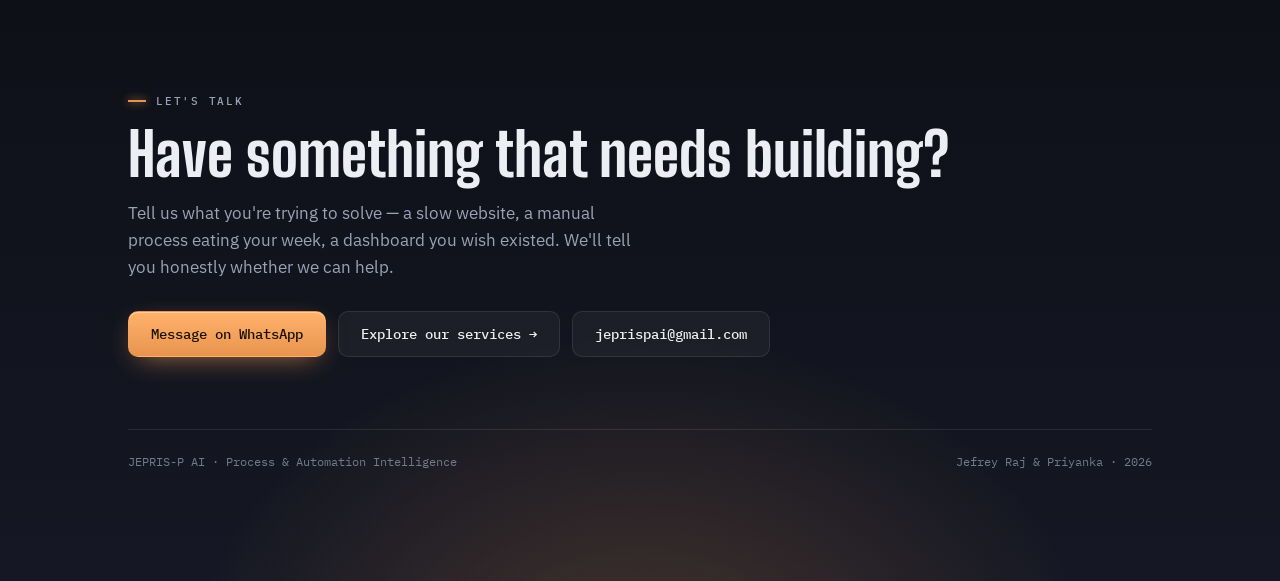
==== commit 0b3edfb9: "Load the mascot sprite from main for production Co-Authored-By: Claude Opus 5.5 <noreply@anthropic.c" ====
--- a/index.html
+++ b/index.html
@@ -7,7 +7,7 @@
 <meta name="description" content="Freelance studio run by Jefrey Raj &amp; Priyanka. Custom websites, software, AI dashboards, and automation bots.">
 <link rel="stylesheet" href="https://fonts.googleapis.com/css2?family=Big+Shoulders+Display:wght@600;700;800;900&family=IBM+Plex+Sans:wght@400;500;600;700&family=IBM+Plex+Mono:wght@400;500;600&display=swap">
 <meta name="theme-color" content="#0D1017">
-<link rel="preload" as="image" href="https://raw.githubusercontent.com/Jefrey11/jepris-p-ai/mascot-hero/mascot/poster.jpg">
+<link rel="preload" as="image" href="https://raw.githubusercontent.com/Jefrey11/jepris-p-ai/main/mascot/poster.jpg">
 <link rel="stylesheet" href="/site.css">
 <script src="/mascot.js" defer></script>
 </head>
@@ -32,8 +32,8 @@
       <a class="btn-ghost" href="#work">See our work &darr;</a>
     </div>
     </div>
-    <div class="hero-bot" data-sprite="https://raw.githubusercontent.com/Jefrey11/jepris-p-ai/mascot-hero/mascot/poses.webp" aria-hidden="true">
-      <div class="bot-stage"><img src="https://raw.githubusercontent.com/Jefrey11/jepris-p-ai/mascot-hero/mascot/poster.jpg" alt="" width="512" height="554"><canvas></canvas></div>
+    <div class="hero-bot" data-sprite="https://raw.githubusercontent.com/Jefrey11/jepris-p-ai/main/mascot/poses.webp" aria-hidden="true">
+      <div class="bot-stage"><img src="https://raw.githubusercontent.com/Jefrey11/jepris-p-ai/main/mascot/poster.jpg" alt="" width="512" height="554"><canvas></canvas></div>
       <div class="bot-ring"></div>
       <span class="bot-hint">move your cursor</span>
     </div>
--- a/site.css
+++ b/site.css
@@ -91,8 +91,8 @@
 /* the robot */
 .hero-bot { position: relative; width: 100%; max-width: 500px; justify-self: end; aspect-ratio: 512 / 554; }
 .bot-stage { position: absolute; inset: 0; transform-origin: 50% 85%; will-change: transform;
-  -webkit-mask-image: radial-gradient(64% 60% at 50% 44%, #000 60%, transparent 100%);
-  mask-image: radial-gradient(64% 60% at 50% 44%, #000 60%, transparent 100%); }
+  -webkit-mask-image: radial-gradient(closest-side at 50% 47%, #000 58%, transparent 100%);
+  mask-image: radial-gradient(closest-side at 50% 47%, #000 58%, transparent 100%); }
 .bot-stage img, .bot-stage canvas { position: absolute; inset: 0; width: 100%; height: 100%; display: block; }
 .bot-stage canvas { opacity: 0; transition: opacity .4s ease; }
 .hero-bot.live canvas { opacity: 1; }
@@ -241,3 +241,4 @@
   .nav, .bot-hint { display: none; }
   .js .rv { opacity: 1; transform: none; }
 }
+@media (hover: none) { .bot-hint { display: none; } }
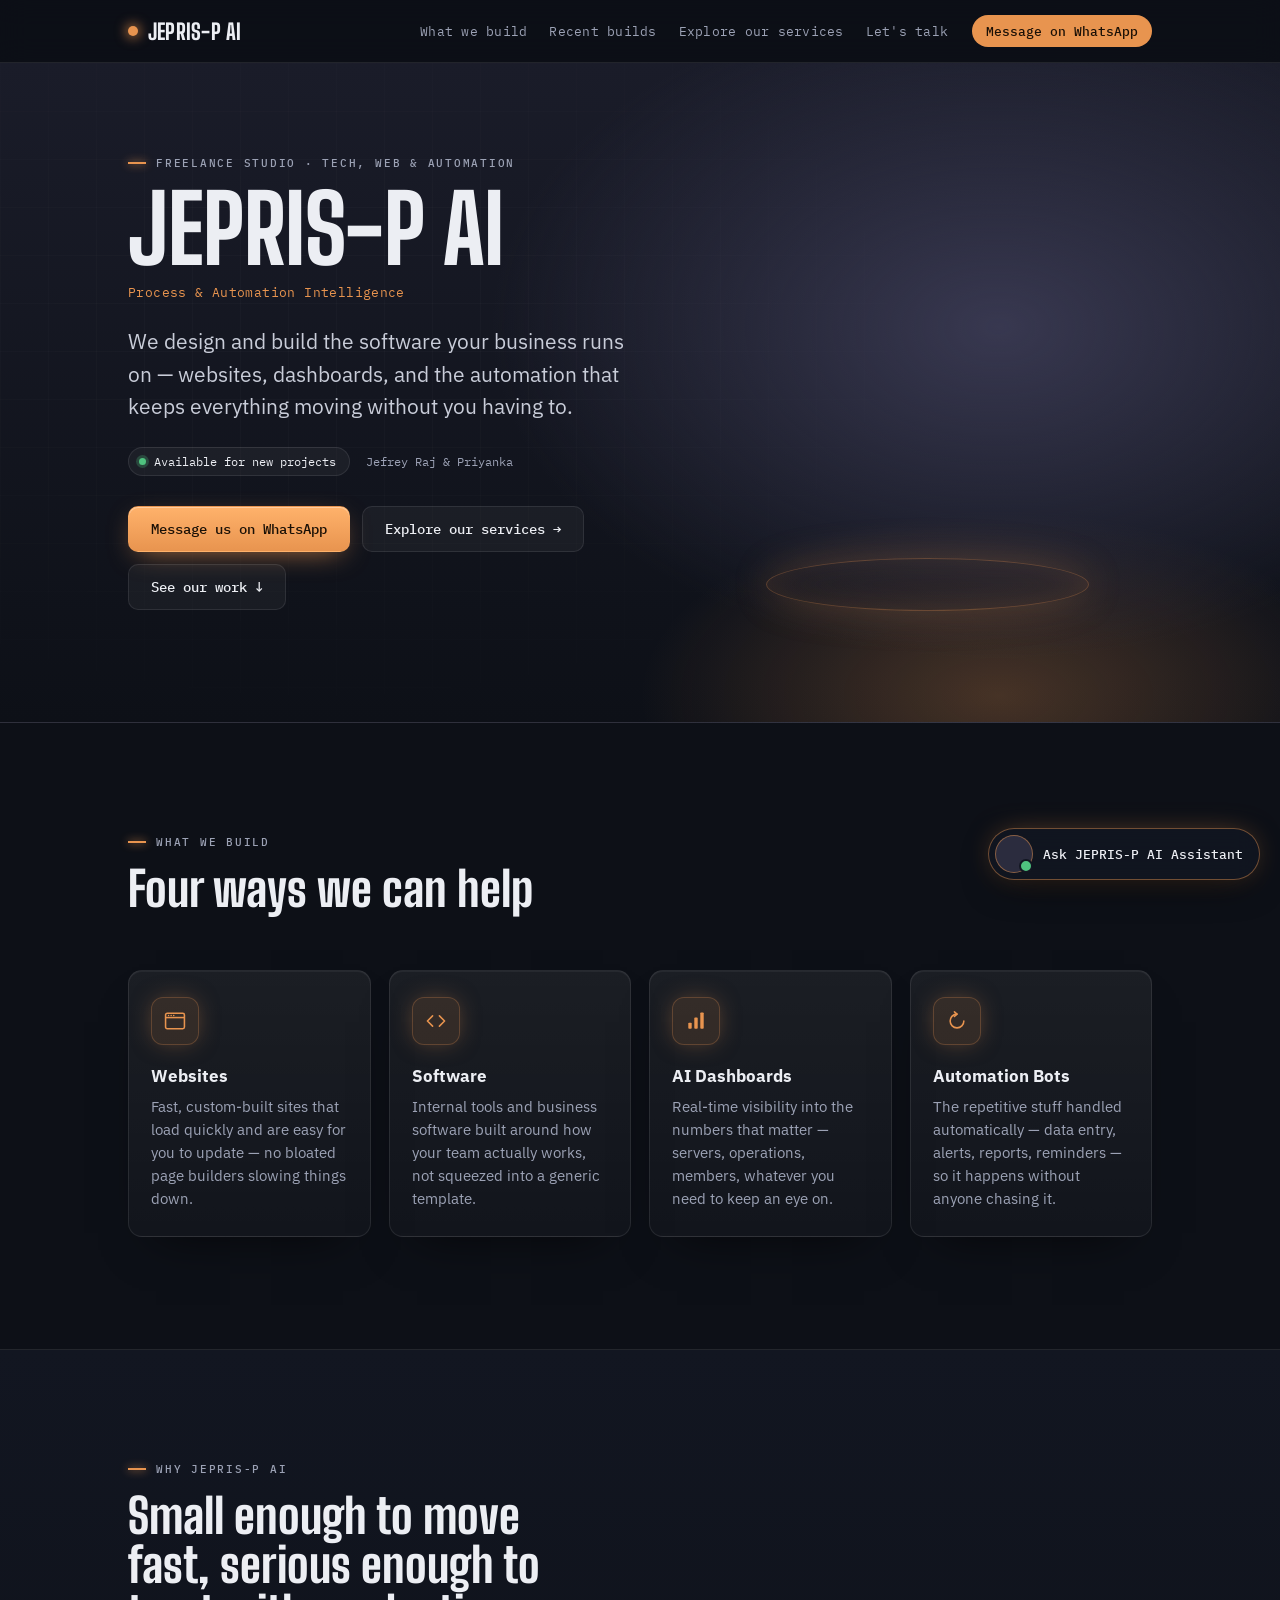
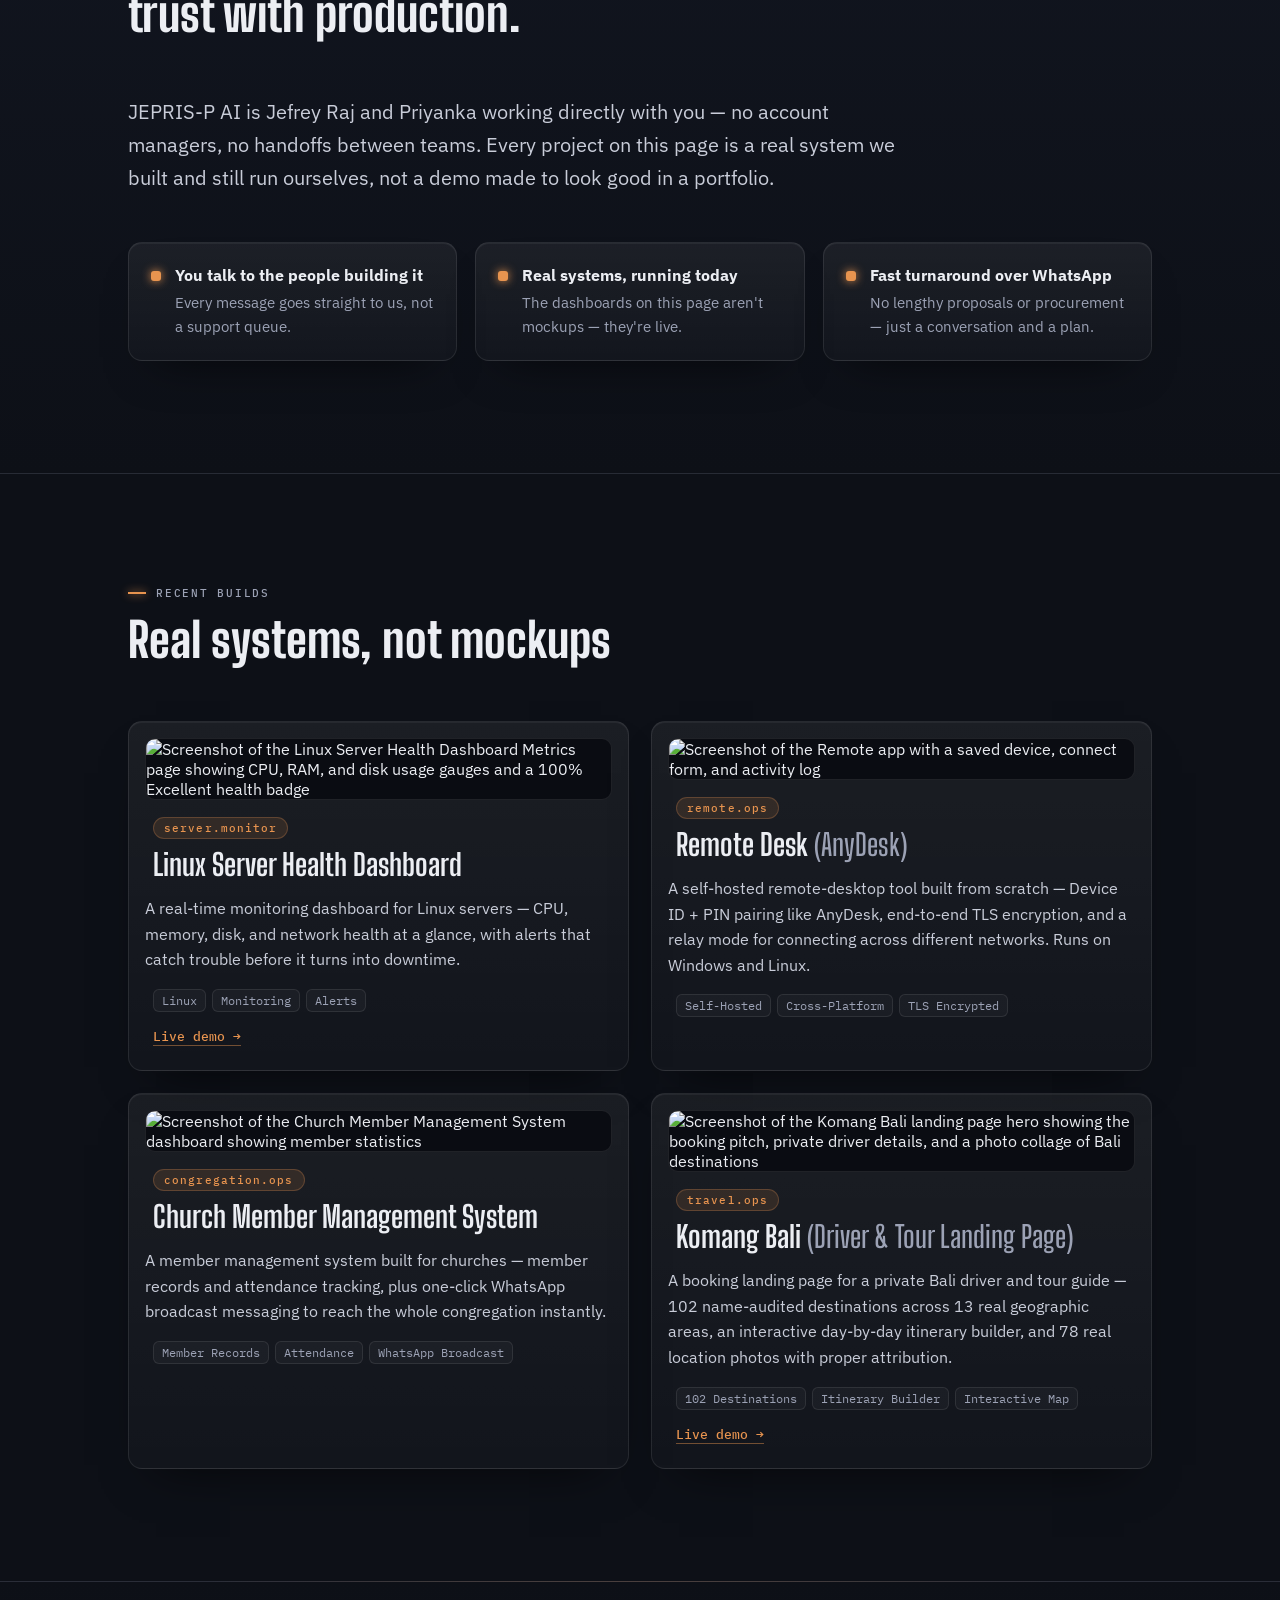
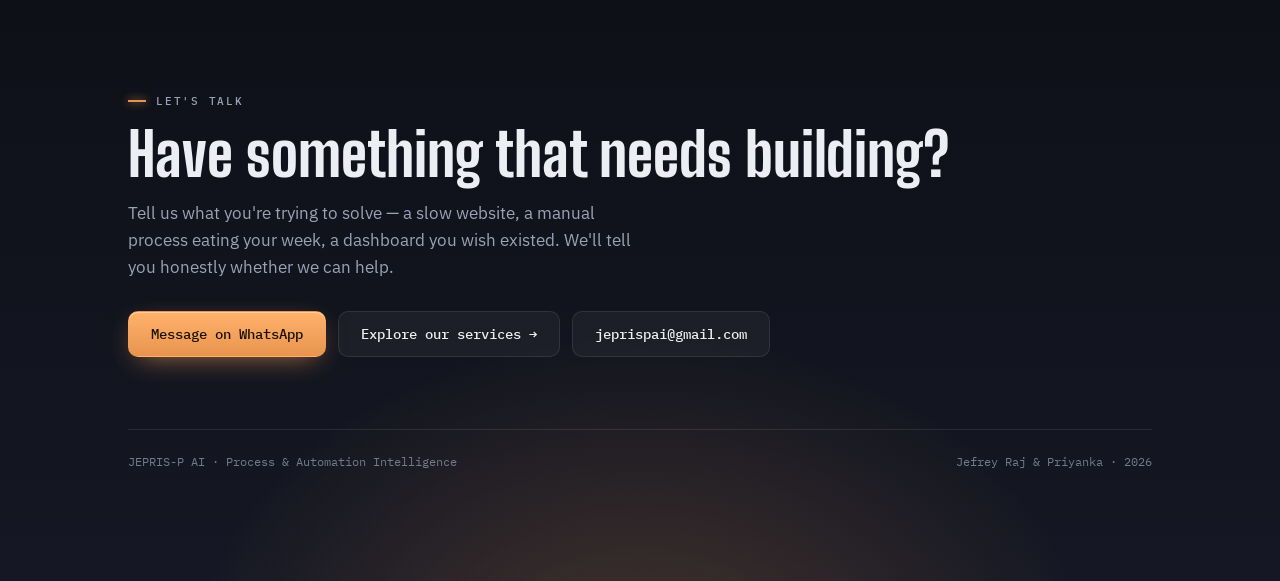
==== commit ede66407: "Add JEPRIS-P AI Assistant: scripted site chatbot on both pages Co-Authored-By: Claude Opus 5.5 <nore" ====
--- a/index.html
+++ b/index.html
@@ -10,6 +10,7 @@
 <link rel="preload" as="image" href="https://raw.githubusercontent.com/Jefrey11/jepris-p-ai/main/mascot/poster.jpg">
 <link rel="stylesheet" href="/site.css">
 <script src="/mascot.js" defer></script>
+<script src="/chat.js" defer></script>
 </head>
 <body>
 
--- a/site.css
+++ b/site.css
@@ -90,7 +90,7 @@
 
 /* the robot */
 .hero-bot { position: relative; width: 100%; max-width: 500px; justify-self: end; aspect-ratio: 512 / 554; }
-.bot-stage { position: absolute; inset: 0; transform-origin: 50% 85%; will-change: transform;
+.bot-stage { position: absolute; inset: 0;
   -webkit-mask-image: radial-gradient(closest-side at 50% 47%, #000 58%, transparent 100%);
   mask-image: radial-gradient(closest-side at 50% 47%, #000 58%, transparent 100%); }
 .bot-stage img, .bot-stage canvas { position: absolute; inset: 0; width: 100%; height: 100%; display: block; }
